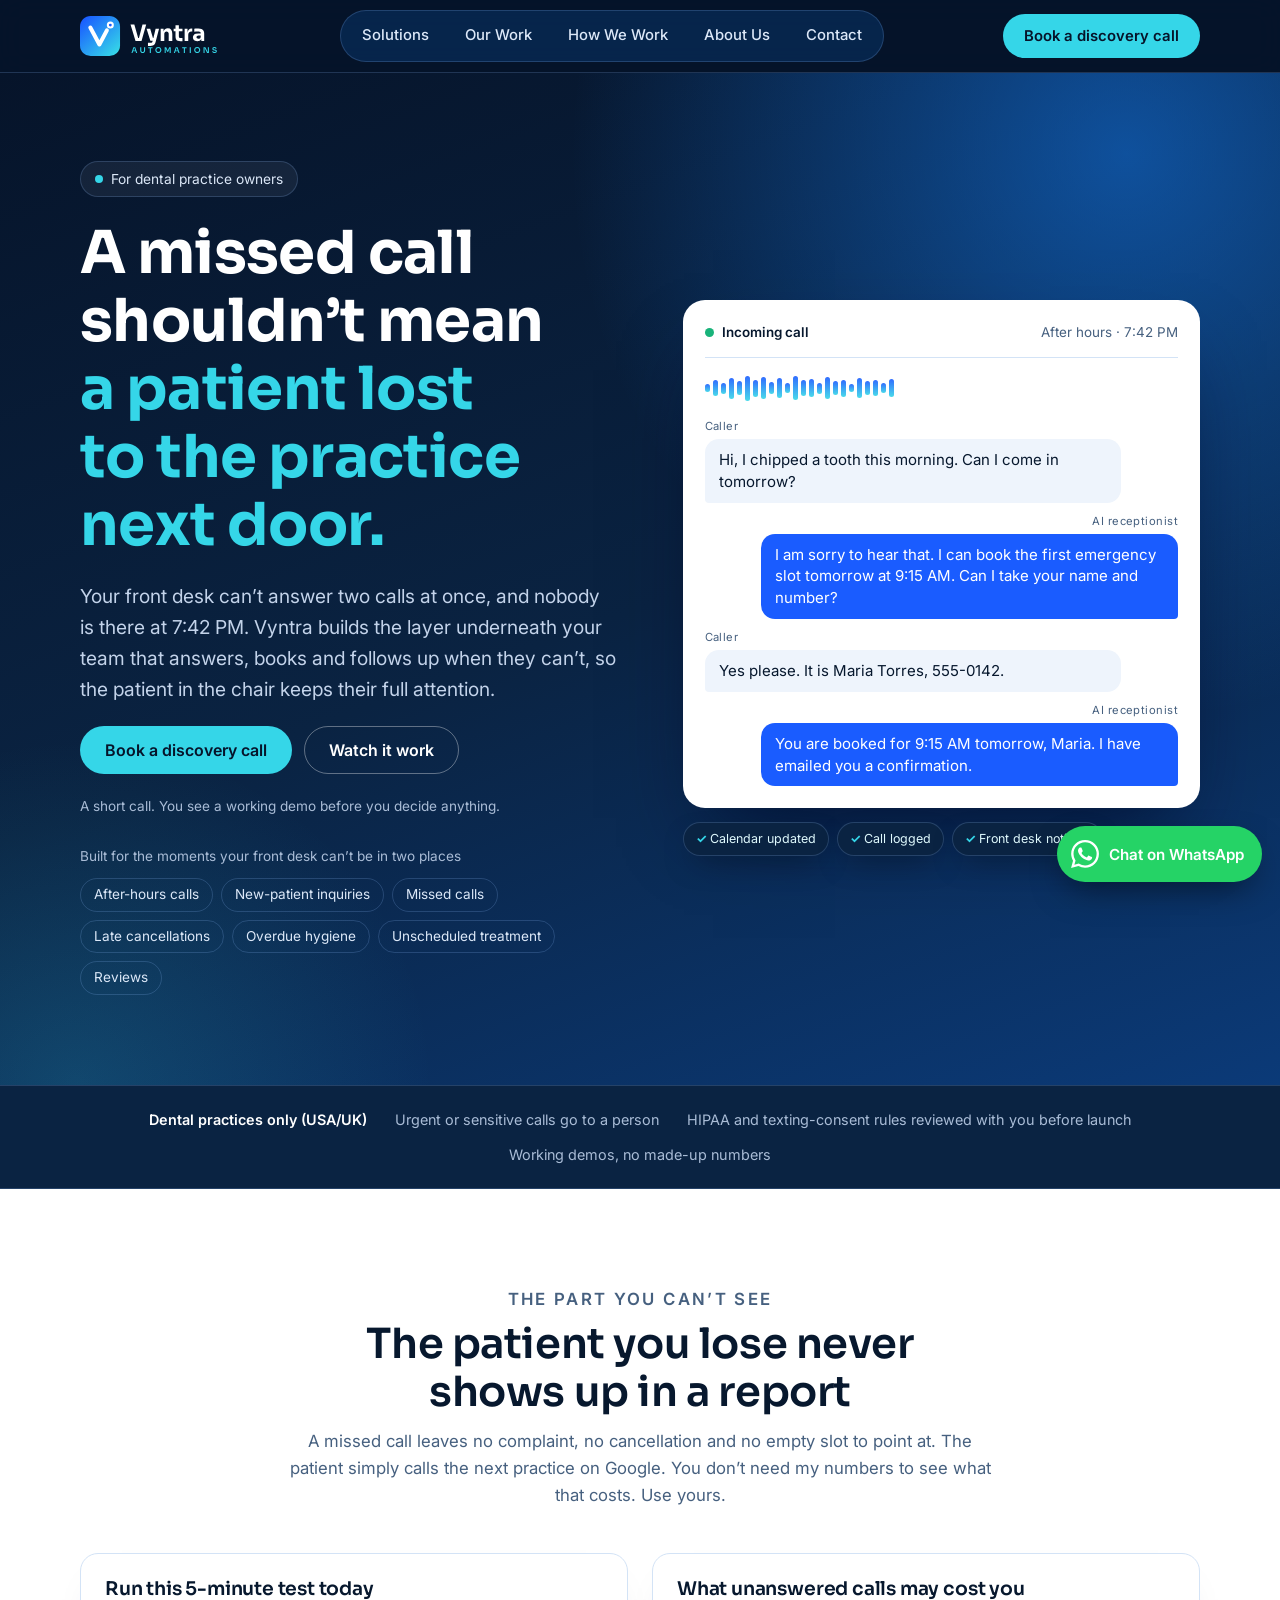
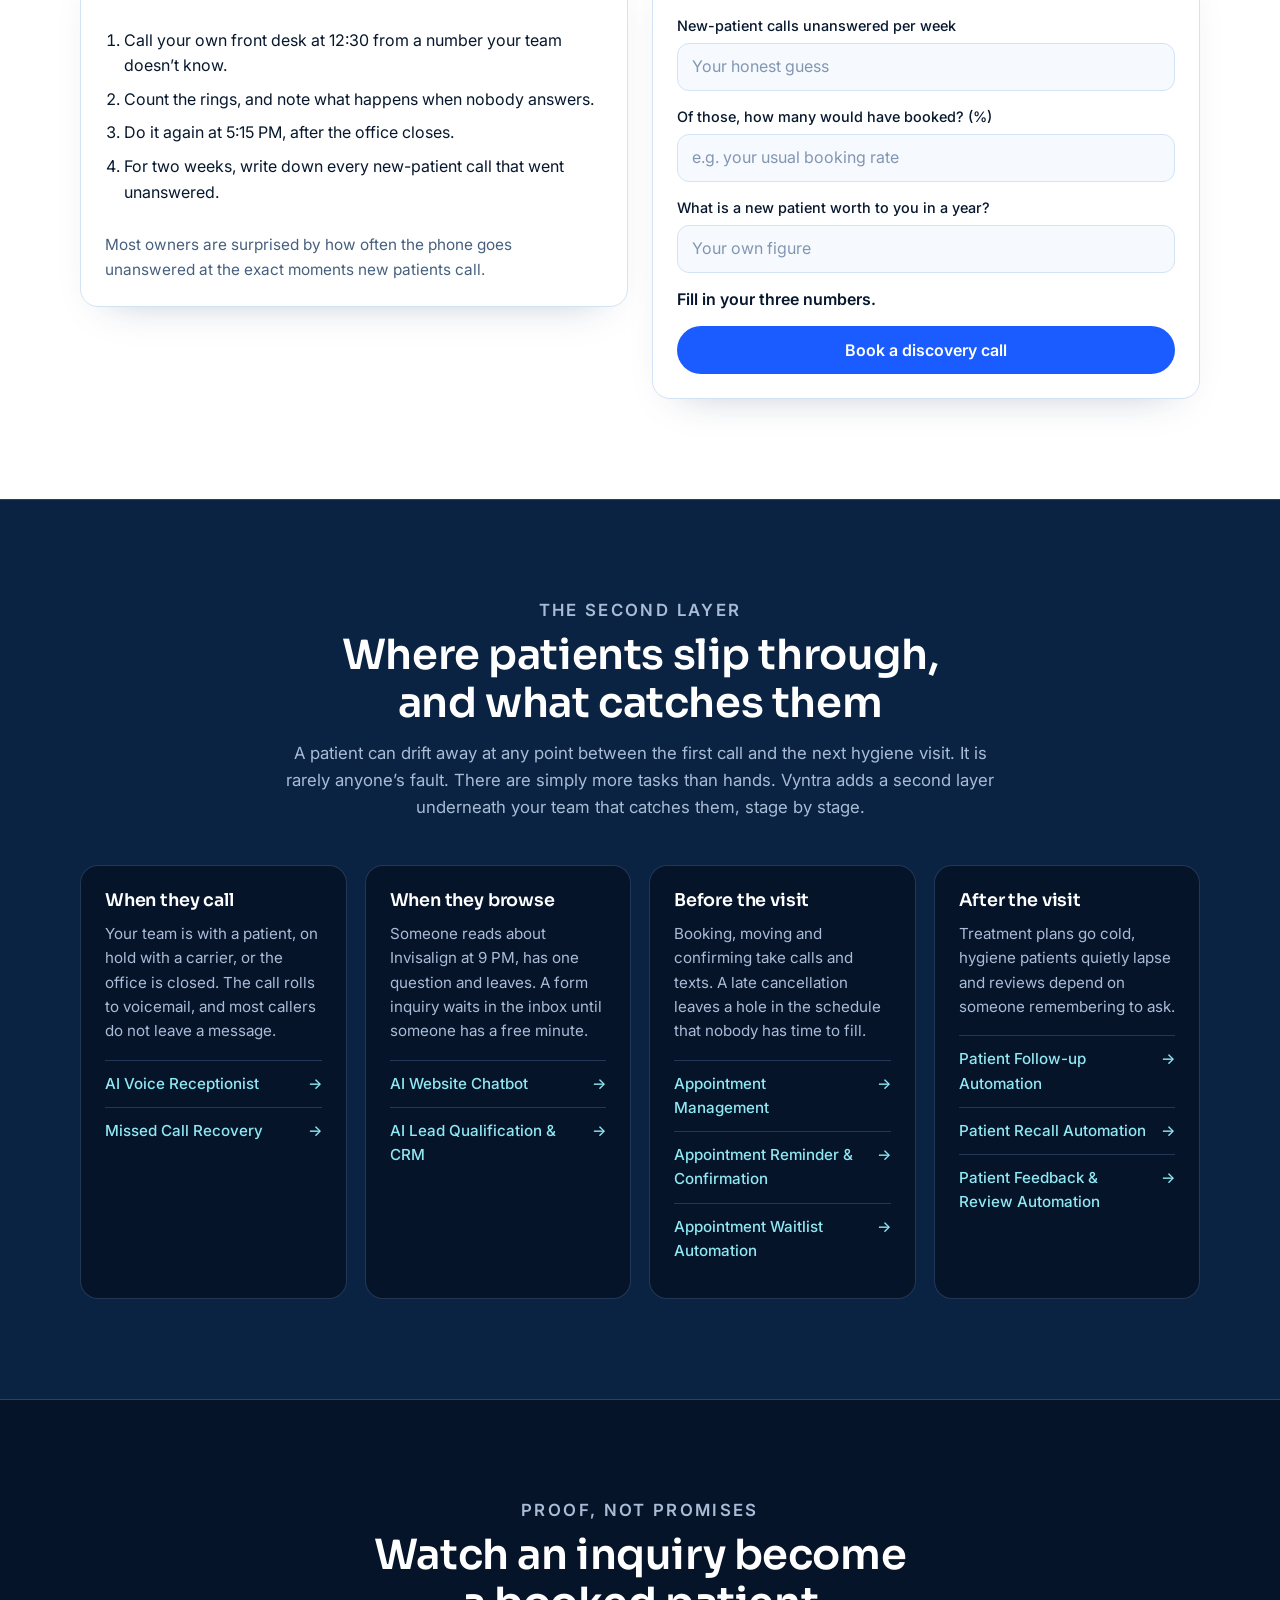
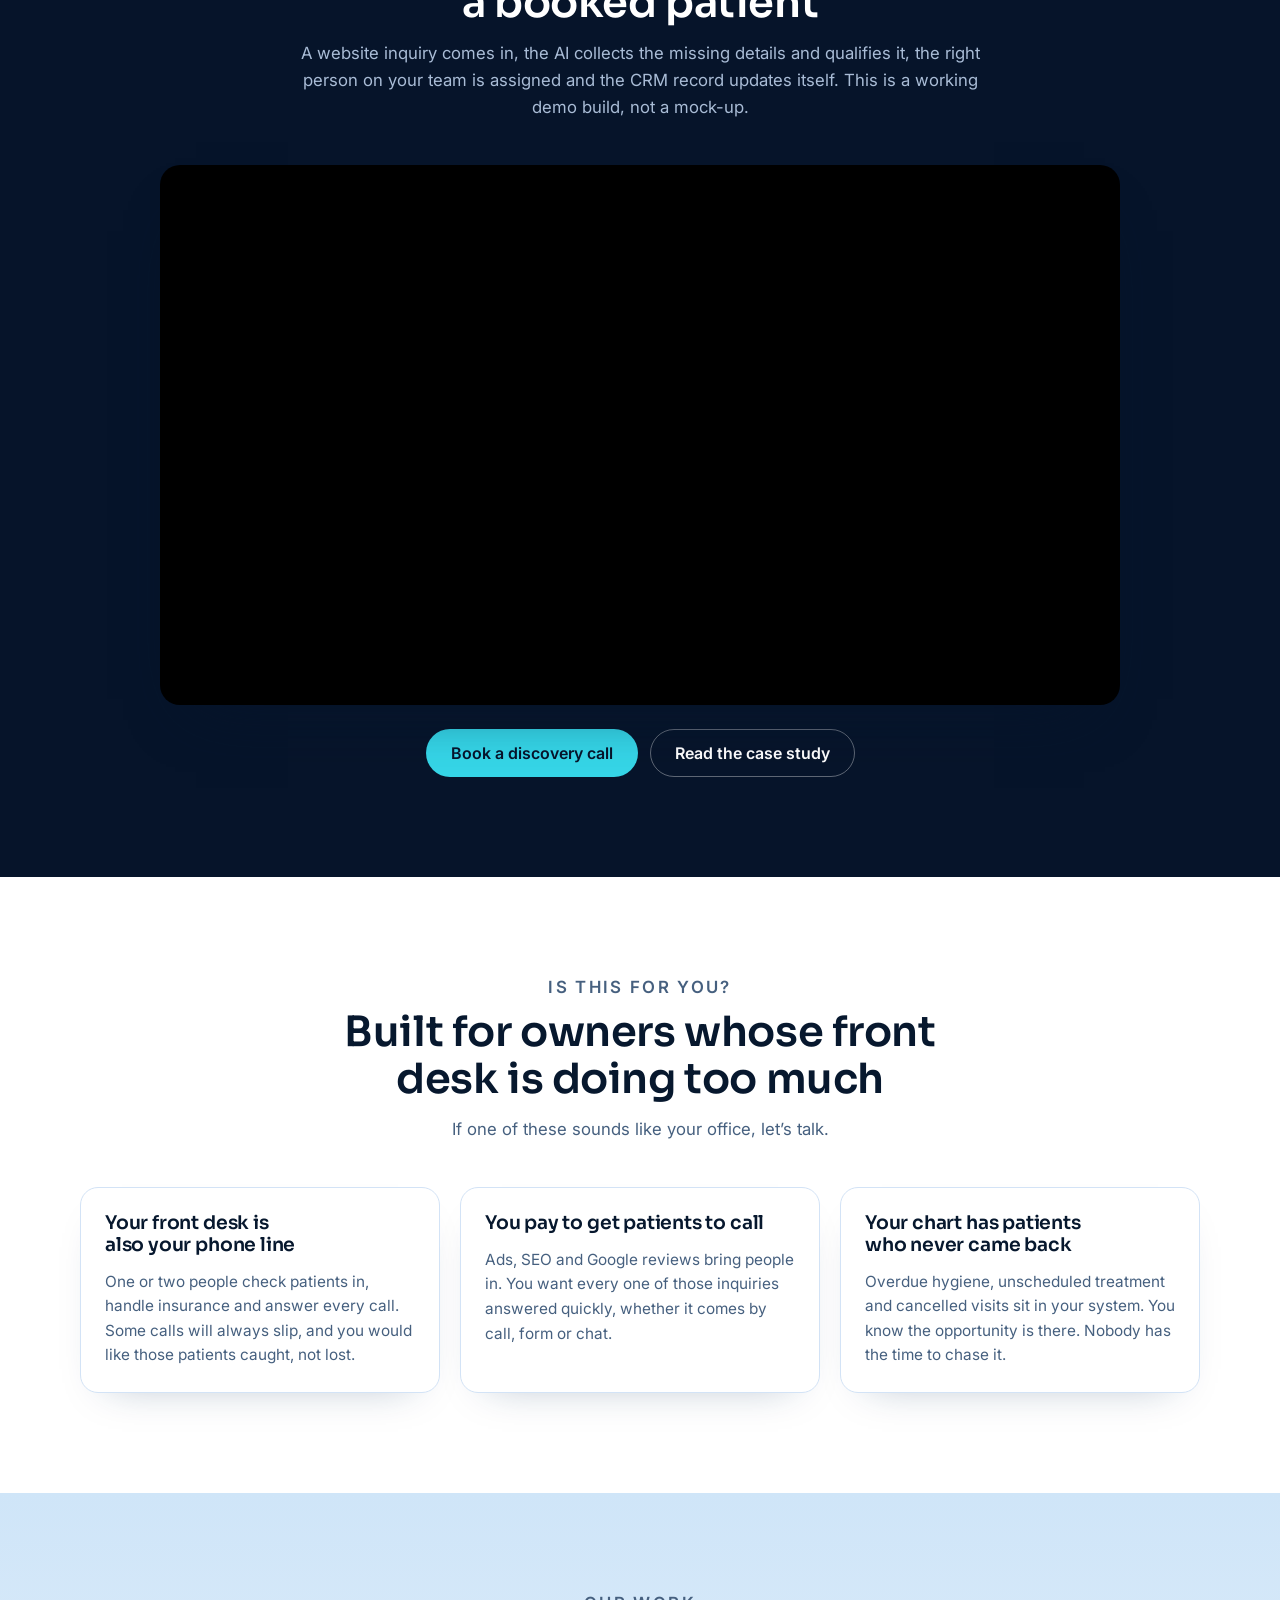
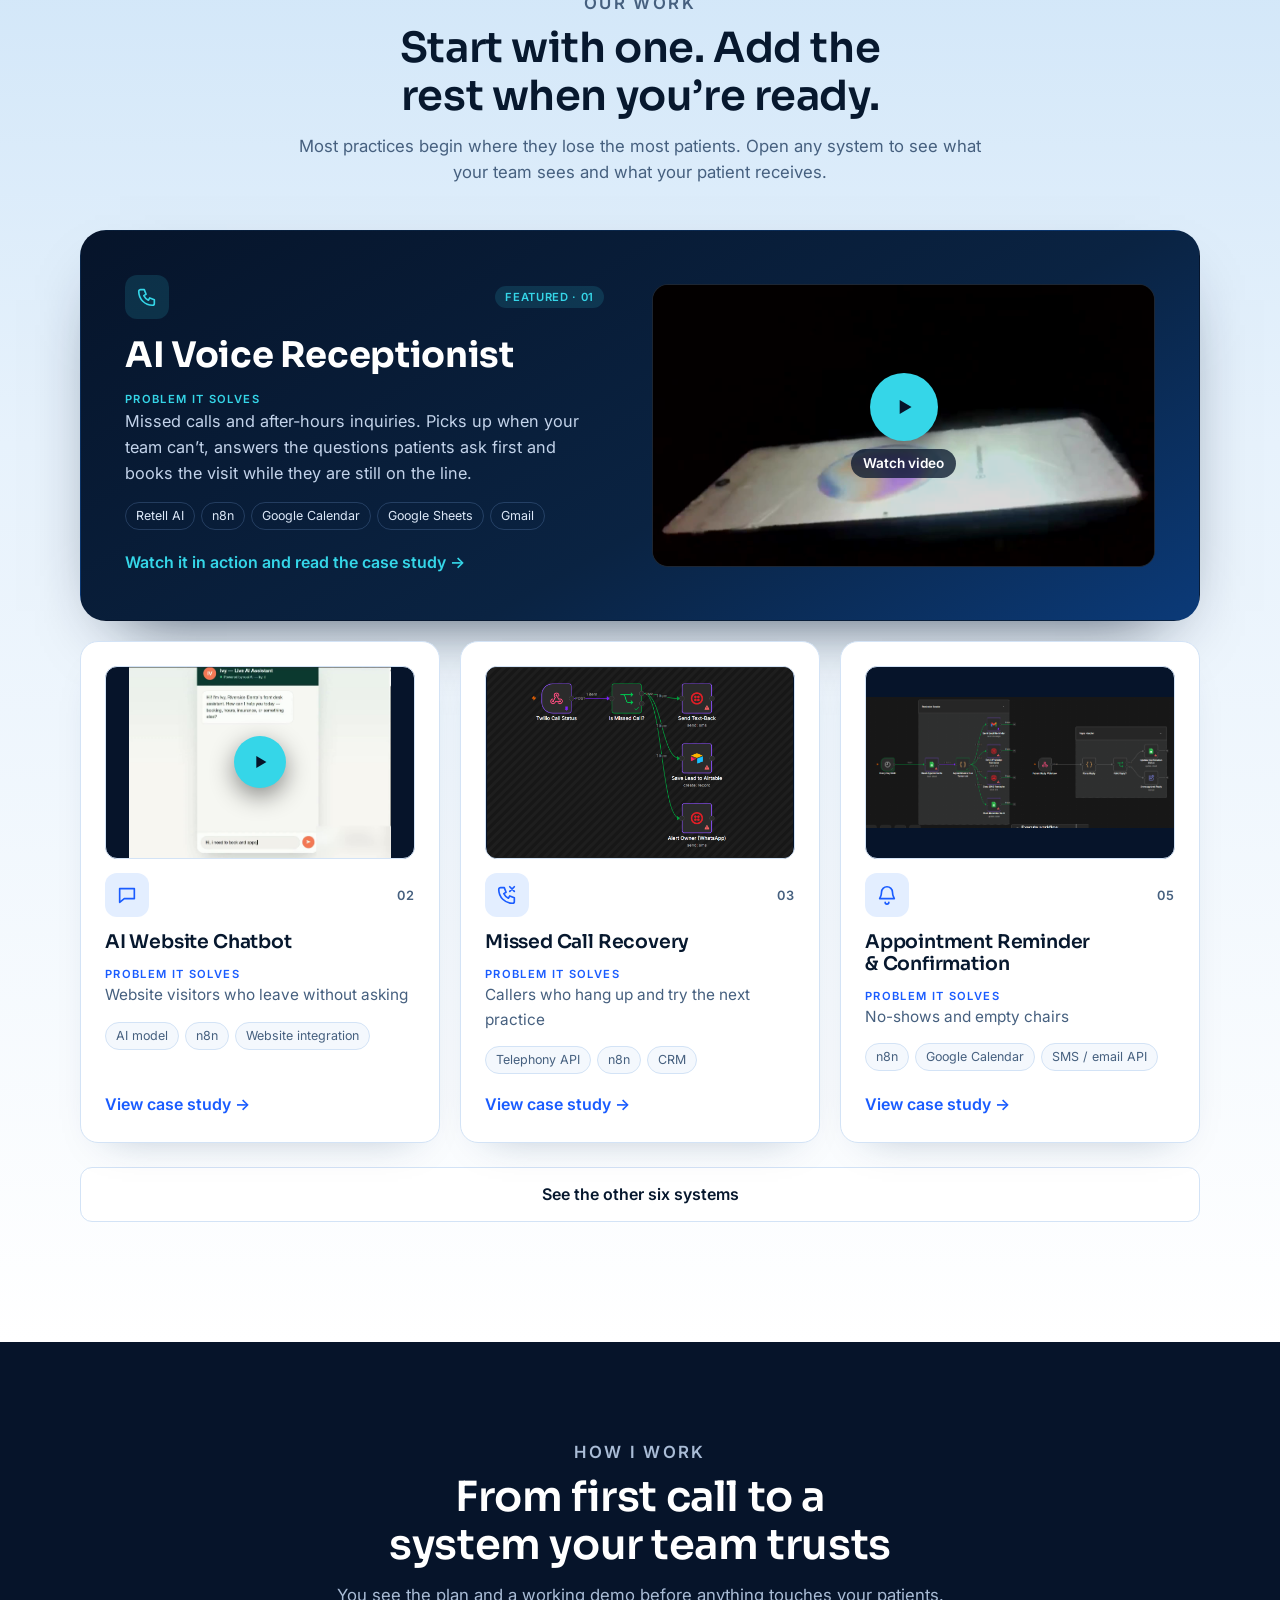
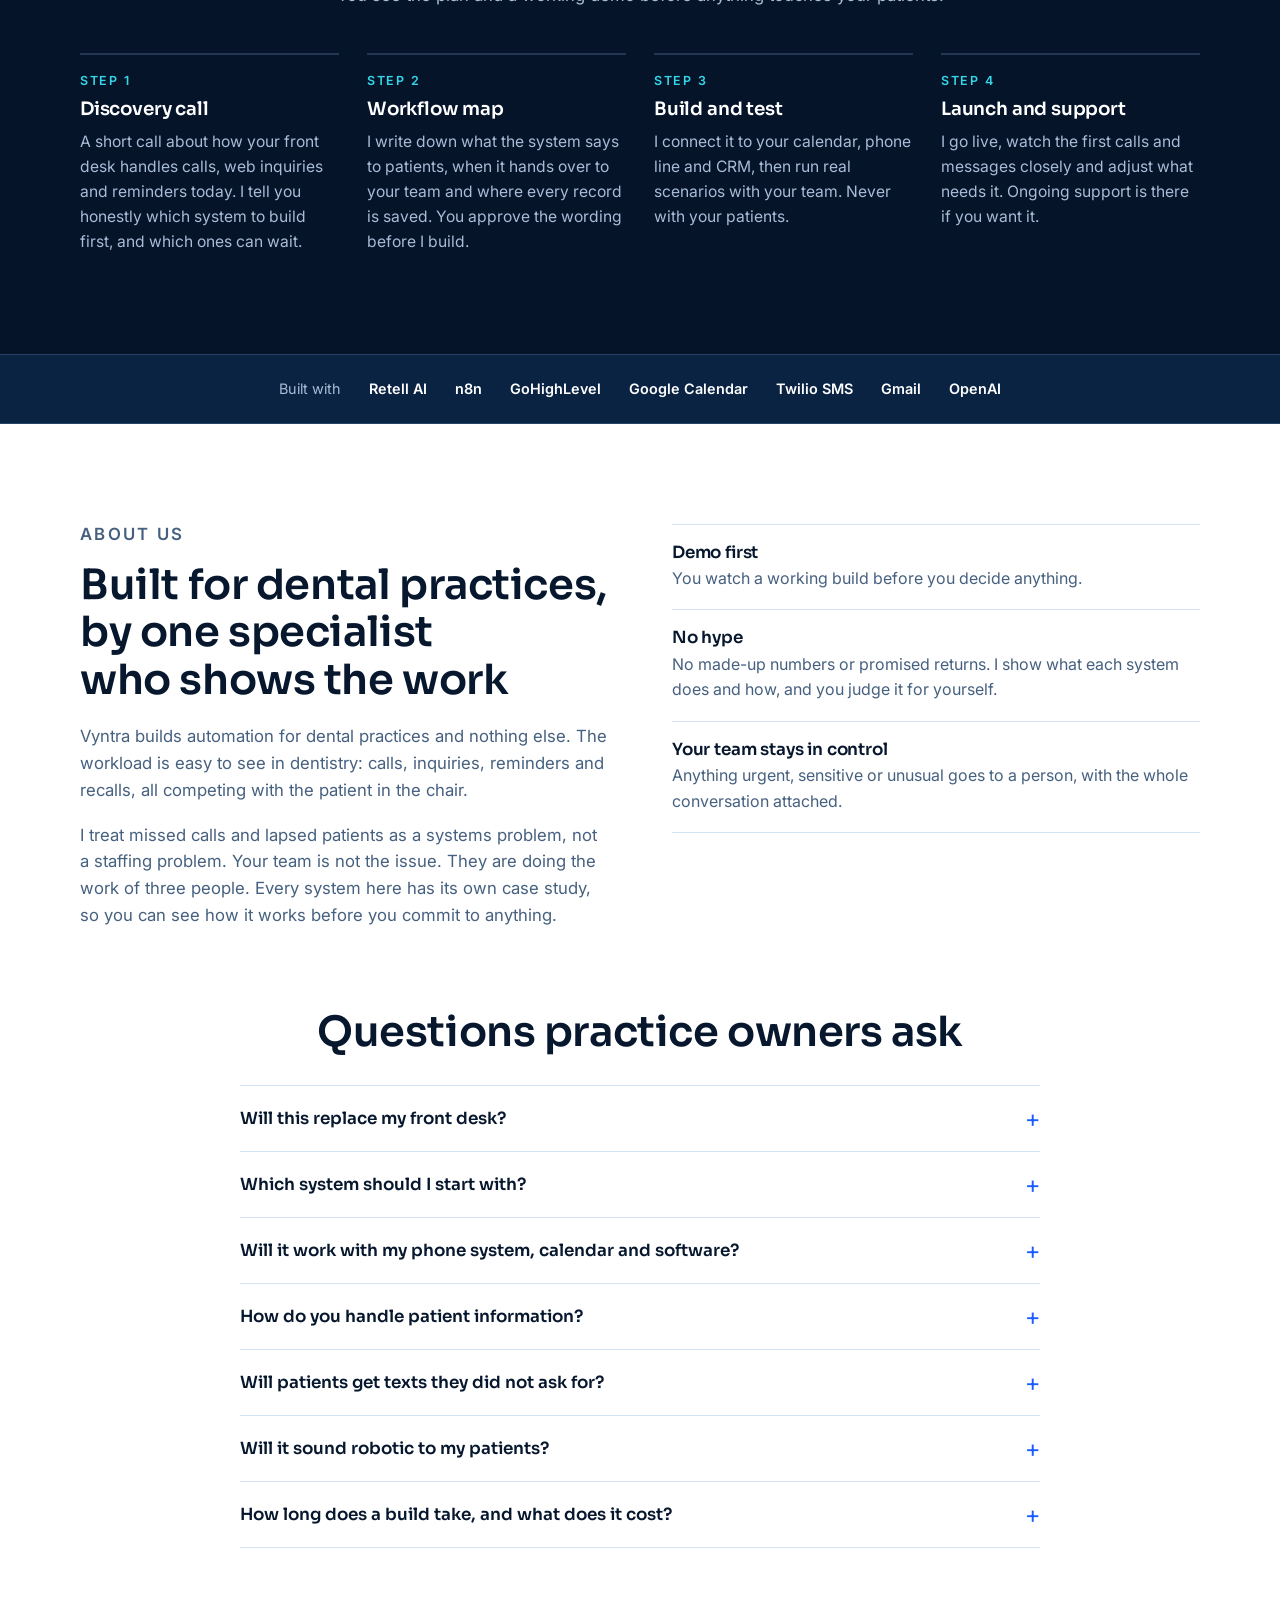
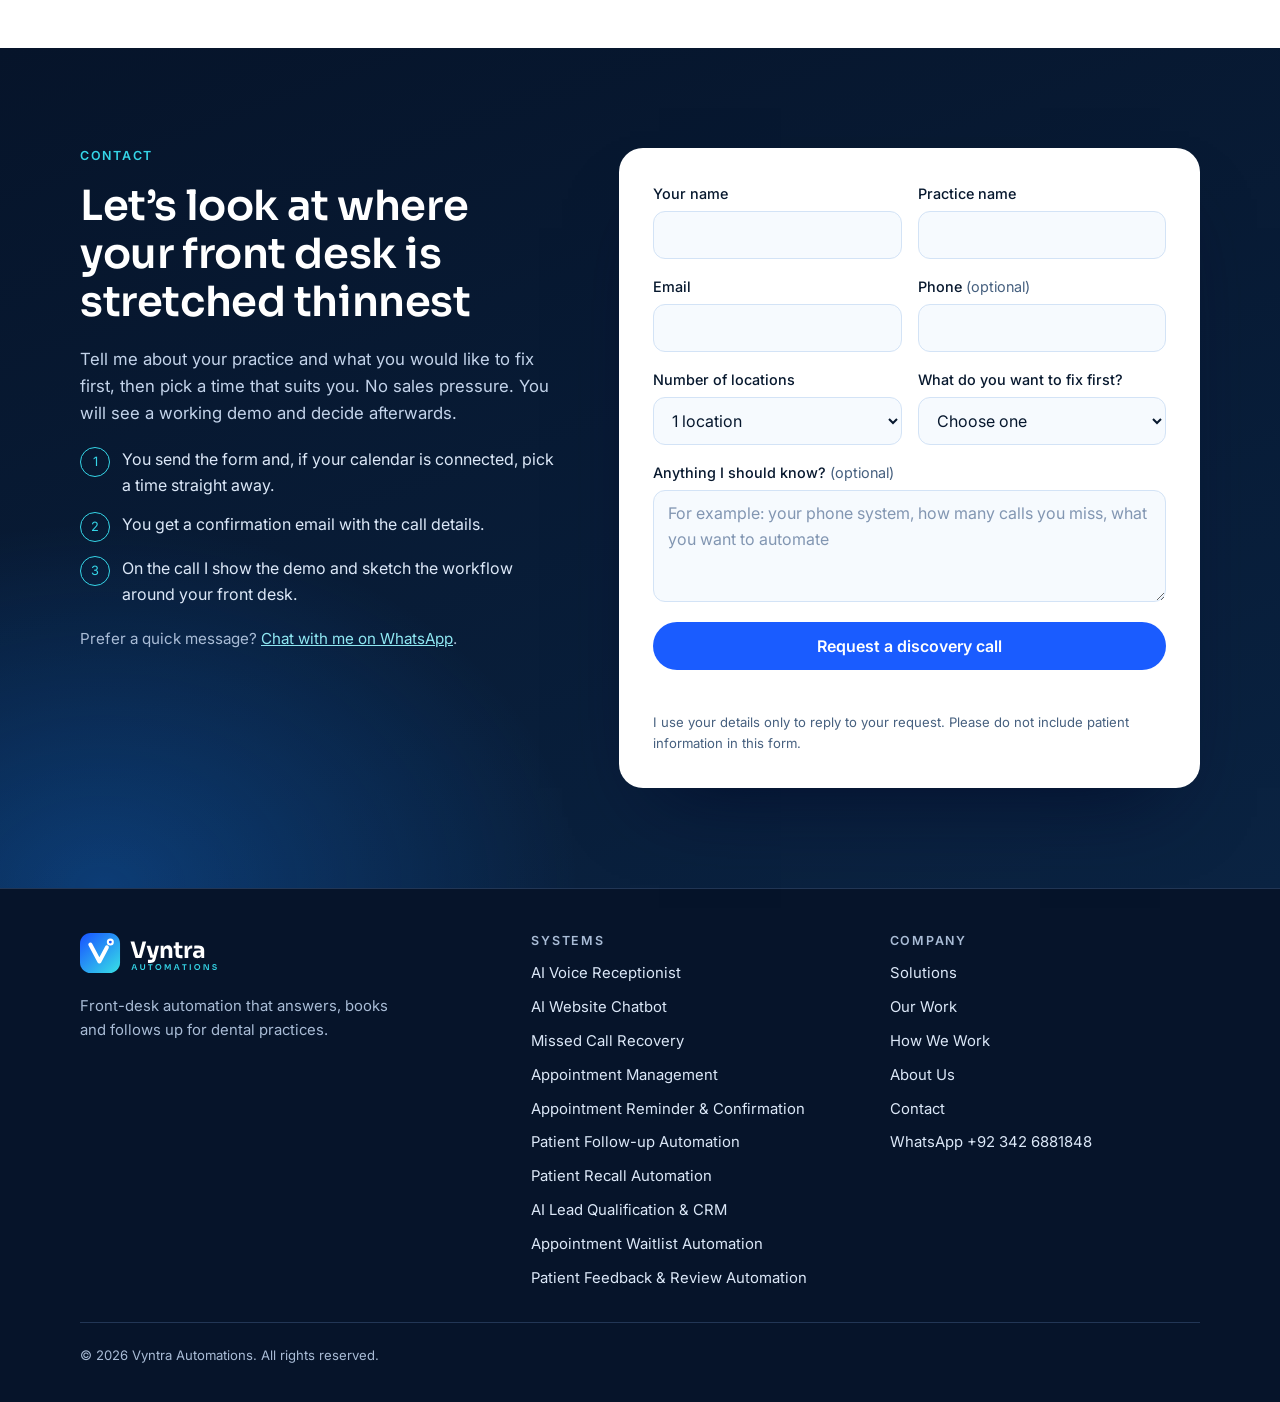
==== index.html @ 54081578 "Vyntra website v4" ====
<!doctype html>
<html lang="en">
<head>
<meta charset="utf-8">
<meta name="viewport" content="width=device-width, initial-scale=1">
<title>Vyntra Automations | Front-desk automation for dental practices</title>
<meta name="description" content="Vyntra builds the phone, chat, reminder and recall systems behind your dental front desk, so new patients get booked, overdue patients come back and open slots get filled.">
<meta name="theme-color" content="#06142A">
<meta property="og:type" content="website">
<meta property="og:site_name" content="Vyntra Automations">
<meta property="og:title" content="Vyntra Automations | Front-desk automation for dental practices">
<meta property="og:description" content="Vyntra builds the phone, chat, reminder and recall systems behind your dental front desk, so new patients get booked, overdue patients come back and open slots get filled.">
<meta property="og:image" content="https://vyntraautomations.vercel.app/assets/img/og-image.png">
<meta name="twitter:card" content="summary_large_image">
<link rel="icon" type="image/svg+xml" href="assets/img/favicon.svg">
<link rel="preconnect" href="https://fonts.googleapis.com">
<link rel="preconnect" href="https://fonts.gstatic.com" crossorigin>
<link href="https://fonts.googleapis.com/css2?family=Inter:wght@400;500;600&family=Sora:wght@500;600;700&display=swap" rel="stylesheet">
<link rel="stylesheet" href="assets/css/style.css">
</head>
<body data-root="" data-page="home">
<div id="site-header"></div>
<main id="main">

  <!-- ============ HERO ============ -->
  <section class="hero">
    <div class="wrap hero-grid">
      <div class="hero-copy">
        <span class="chip"><i></i>For dental practice owners</span>
        <h1>A missed call shouldn’t mean <em>a patient lost to the practice next door.</em></h1>
        <p class="lead">Your front desk can’t answer two calls at once, and nobody is there at 7:42 PM. Vyntra builds the layer underneath your team that answers, books and follows up when they can’t, so the patient in the chair keeps their full attention.</p>
        <div class="cta-row">
          <a class="btn btn-cyan js-book" href="#contact">Book a discovery call</a>
          <a class="btn btn-ghost" href="#demo">Watch it work</a>
        </div>
        <p class="tags-label" style="margin-bottom:6px">A short call. You see a working demo before you decide anything.</p>
        <div>
          <p class="tags-label">Built for the moments your front desk can’t be in two places</p>
          <ul class="tags"><li>After-hours calls</li><li>New-patient inquiries</li><li>Missed calls</li><li>Late cancellations</li><li>Overdue hygiene</li><li>Unscheduled treatment</li><li>Reviews</li></ul>
        </div>
      </div>
      <div class="callwrap">
        <figure class="callcard">
          <div class="call-top"><strong><span class="live"></span>Incoming call</strong><span>After hours &middot; 7:42 PM</span></div>
          <div class="wave" aria-hidden="true"><span style="--h:30%"></span><span style="--h:55%"></span><span style="--h:40%"></span><span style="--h:75%"></span><span style="--h:50%"></span><span style="--h:90%"></span><span style="--h:60%"></span><span style="--h:80%"></span><span style="--h:45%"></span><span style="--h:70%"></span><span style="--h:35%"></span><span style="--h:85%"></span><span style="--h:55%"></span><span style="--h:65%"></span><span style="--h:40%"></span><span style="--h:78%"></span><span style="--h:50%"></span><span style="--h:60%"></span><span style="--h:30%"></span><span style="--h:72%"></span><span style="--h:48%"></span><span style="--h:58%"></span><span style="--h:36%"></span><span style="--h:66%"></span></div>
          <div class="thread">
            <div class="msg them"><small>Caller</small><span>Hi, I chipped a tooth this morning. Can I come in tomorrow?</span></div>
            <div class="msg us"><small>AI receptionist</small><span>I am sorry to hear that. I can book the first emergency slot tomorrow at 9:15 AM. Can I take your name and number?</span></div>
            <div class="msg them"><small>Caller</small><span>Yes please. It is Maria Torres, 555-0142.</span></div>
            <div class="msg us"><small>AI receptionist</small><span>You are booked for 9:15 AM tomorrow, Maria. I have emailed you a confirmation.</span></div>
          </div>
        </figure>
        <div class="floaters"><span>Calendar updated</span><span>Call logged</span><span>Front desk notified</span></div>
      </div>
    </div>
  </section>

  <div class="built"><div class="wrap"><b>Dental practices only (USA/UK)</b><span>Urgent or sensitive calls go to a person</span><span>HIPAA and texting-consent rules reviewed with you before launch</span><span>Working demos, no made-up numbers</span></div></div>

  <!-- ============ PROBLEM ============ -->
  <section class="band white on-light" id="problem">
    <div class="wrap">
      <div class="sec-head">
        <p class="eyebrow">The part you can’t see</p>
        <h2>The patient you lose never shows up in a report</h2>
        <p>A missed call leaves no complaint, no cancellation and no empty slot to point at. The patient simply calls the next practice on Google. You don’t need my numbers to see what that costs. Use yours.</p>
      </div>
      <div class="split">
        <div class="card"><h3>Run this 5-minute test today</h3>
          <ol class="test"><li>Call your own front desk at 12:30 from a number your team doesn’t know.</li><li>Count the rings, and note what happens when nobody answers.</li><li>Do it again at 5:15 PM, after the office closes.</li><li>For two weeks, write down every new-patient call that went unanswered.</li></ol>
          <p class="solves">Most owners are surprised by how often the phone goes unanswered at the exact moments new patients call.</p></div>
        <div class="card calc"><h3>What unanswered calls may cost you</h3>
          <div class="field"><label for="c-calls">New-patient calls unanswered per week</label><input id="c-calls" type="number" min="0" inputmode="numeric" placeholder="Your honest guess"></div>
          <div class="field"><label for="c-rate">Of those, how many would have booked? (%)</label><input id="c-rate" type="number" min="0" max="100" inputmode="numeric" placeholder="e.g. your usual booking rate"></div>
          <div class="field"><label for="c-val">What is a new patient worth to you in a year?</label><input id="c-val" type="number" min="0" inputmode="numeric" placeholder="Your own figure"></div>
          <p class="calc-out" id="c-out" aria-live="polite">Fill in your three numbers.</p>
          <a class="btn btn-blue js-book" href="#contact">Book a discovery call</a>
        </div>
      </div>
    </div>
  </section>

  <!-- ============ SOLUTIONS ============ -->
  <section class="band mid" id="solutions">
    <div class="wrap">
      <div class="sec-head">
        <p class="eyebrow">The second layer</p>
        <h2>Where patients slip through, and what catches them</h2>
        <p>A patient can drift away at any point between the first call and the next hygiene visit. It is rarely anyone’s fault. There are simply more tasks than hands. Vyntra adds a second layer underneath your team that catches them, stage by stage.</p>
      </div>
      <div class="cols4">
        <article class="stage"><h3>When they call</h3><p>Your team is with a patient, on hold with a carrier, or the office is closed. The call rolls to voicemail, and most callers do not leave a message.</p><ul><li><a href="systems/voice-receptionist.html">AI Voice Receptionist <span aria-hidden="true">&rarr;</span></a></li><li><a href="systems/missed-call-recovery.html">Missed Call Recovery <span aria-hidden="true">&rarr;</span></a></li></ul></article>
        <article class="stage"><h3>When they browse</h3><p>Someone reads about Invisalign at 9 PM, has one question and leaves. A form inquiry waits in the inbox until someone has a free minute.</p><ul><li><a href="systems/website-chatbot.html">AI Website Chatbot <span aria-hidden="true">&rarr;</span></a></li><li><a href="systems/lead-qualification-crm.html">AI Lead Qualification &amp; CRM <span aria-hidden="true">&rarr;</span></a></li></ul></article>
        <article class="stage"><h3>Before the visit</h3><p>Booking, moving and confirming take calls and texts. A late cancellation leaves a hole in the schedule that nobody has time to fill.</p><ul><li><a href="systems/appointment-management.html">Appointment Management <span aria-hidden="true">&rarr;</span></a></li><li><a href="systems/appointment-reminders.html">Appointment Reminder &amp; Confirmation <span aria-hidden="true">&rarr;</span></a></li><li><a href="systems/appointment-waitlist.html">Appointment Waitlist Automation <span aria-hidden="true">&rarr;</span></a></li></ul></article>
        <article class="stage"><h3>After the visit</h3><p>Treatment plans go cold, hygiene patients quietly lapse and reviews depend on someone remembering to ask.</p><ul><li><a href="systems/patient-followup.html">Patient Follow-up Automation <span aria-hidden="true">&rarr;</span></a></li><li><a href="systems/patient-recall.html">Patient Recall Automation <span aria-hidden="true">&rarr;</span></a></li><li><a href="systems/feedback-reviews.html">Patient Feedback &amp; Review Automation <span aria-hidden="true">&rarr;</span></a></li></ul></article>
      </div>
    </div>
  </section>

  <!-- ============ LIVE DEMO (Loom) ============ -->
  <section class="band dark" id="demo">
    <div class="wrap">
      <div class="sec-head">
        <p class="eyebrow">Proof, not promises</p>
        <h2>Watch an inquiry become a booked patient</h2>
        <p>A website inquiry comes in, the AI collects the missing details and qualifies it, the right person on your team is assigned and the CRM record updates itself. This is a working demo build, not a mock-up.</p>
      </div>
      <div class="demo-wrap">
        <div class="demo" data-src="https://www.loom.com/share/d9619c28f7214aeaaeecba985f462e21" data-poster="" data-title="AI Lead Qualification &amp; CRM demo"></div>
        <div class="cta-row demo-cta">
          <a class="btn btn-cyan js-book" href="#contact" data-interest="crm">Book a discovery call</a>
          <a class="btn btn-ghost" href="systems/lead-qualification-crm.html">Read the case study</a>
        </div>
      </div>
    </div>
  </section>

  <!-- ============ WHO IT IS FOR ============ -->
  <section class="band white on-light" id="fit">
    <div class="wrap">
      <div class="sec-head">
        <p class="eyebrow">Is this for you?</p>
        <h2>Built for owners whose front desk is doing too much</h2>
        <p>If one of these sounds like your office, let’s talk.</p>
      </div>
      <div class="grid3">
        <div class="card"><h3>Your front desk is also your phone line</h3><p class="solves">One or two people check patients in, handle insurance and answer every call. Some calls will always slip, and you would like those patients caught, not lost.</p></div>
        <div class="card"><h3>You pay to get patients to call</h3><p class="solves">Ads, SEO and Google reviews bring people in. You want every one of those inquiries answered quickly, whether it comes by call, form or chat.</p></div>
        <div class="card"><h3>Your chart has patients who never came back</h3><p class="solves">Overdue hygiene, unscheduled treatment and cancelled visits sit in your system. You know the opportunity is there. Nobody has the time to chase it.</p></div>
      </div>
    </div>
  </section>

  <!-- ============ OUR WORK: 10 systems ============ -->
  <section class="band sky on-light" id="our-work">
    <div class="wrap">
      <div class="sec-head">
        <p class="eyebrow">Our Work</p>
        <h2>Start with one. Add the rest when you’re ready.</h2>
        <p>Most practices begin where they lose the most patients. Open any system to see what your team sees and what your patient receives.</p>
      </div>
      <a class="feature" href="systems/voice-receptionist.html">
        <div class="main">
          <div class="card-top"><span class="icon"><svg viewBox="0 0 24 24" width="22" height="22" fill="none" stroke="currentColor" stroke-width="1.8" stroke-linecap="round" stroke-linejoin="round" aria-hidden="true"><path d="M5 4h4l2 5-2.5 1.5a11 11 0 0 0 5 5L15 13l5 2v4a2 2 0 0 1-2 2A15 15 0 0 1 3 6a2 2 0 0 1 2-2z"/></svg></span><span class="badge">Featured &middot; 01</span></div>
          <h3>AI Voice Receptionist</h3>
          <p class="solves"><b>Problem it solves</b>Missed calls and after-hours inquiries. Picks up when your team can’t, answers the questions patients ask first and books the visit while they are still on the line.</p>
          <ul class="chips"><li>Retell AI</li><li>n8n</li><li>Google Calendar</li><li>Google Sheets</li><li>Gmail</li></ul>
          <span class="more">Watch it in action and read the case study &rarr;</span>
        </div>
        <div class="thumb"><img src="assets/video/ai-receptionist-poster.jpg" alt="Still from the AI voice receptionist video" width="1280" height="720" loading="lazy">
          <div class="play"><span><svg width="26" height="26" viewBox="0 0 24 24" fill="currentColor" aria-hidden="true"><path d="M8 5.5v13l11-6.5z"/></svg></span><span>Watch video</span></div></div>
      </a>
      <div class="grid3">
        <a class="card" href="systems/website-chatbot.html">
          <div class="card-thumb"><img src="assets/video/ivy-chatbot-poster.jpg" alt="Still from the AI website chatbot video" width="1226" height="896" loading="lazy"><span class="mini-play" aria-hidden="true"><svg width="22" height="22" viewBox="0 0 24 24" fill="currentColor"><path d="M8 5.5v13l11-6.5z"/></svg></span></div>
          <div class="card-top"><span class="icon"><svg viewBox="0 0 24 24" width="22" height="22" fill="none" stroke="currentColor" stroke-width="1.8" stroke-linecap="round" stroke-linejoin="round" aria-hidden="true"><path d="M4 5h16v11H9l-5 4V5z"/></svg></span><span class="num">02</span></div>
          <h3>AI Website Chatbot</h3>
          <p class="solves"><b>Problem it solves</b>Website visitors who leave without asking</p>
          <ul class="chips"><li>AI model</li><li>n8n</li><li>Website integration</li></ul>
          <span class="more">View case study &rarr;</span>
        </a>
        <a class="card" href="systems/missed-call-recovery.html">
          <div class="card-thumb"><img src="assets/img/wf-missed-call.png" alt="Missed call recovery workflow in n8n" width="1138" height="714" loading="lazy"></div>
          <div class="card-top"><span class="icon"><svg viewBox="0 0 24 24" width="22" height="22" fill="none" stroke="currentColor" stroke-width="1.8" stroke-linecap="round" stroke-linejoin="round" aria-hidden="true"><path d="M5 4h4l2 5-2.5 1.5a11 11 0 0 0 5 5L15 13l5 2v4a2 2 0 0 1-2 2A15 15 0 0 1 3 6a2 2 0 0 1 2-2z"/><path d="M15 3l5 5M20 3l-5 5"/></svg></span><span class="num">03</span></div>
          <h3>Missed Call Recovery</h3>
          <p class="solves"><b>Problem it solves</b>Callers who hang up and try the next practice</p>
          <ul class="chips"><li>Telephony API</li><li>n8n</li><li>CRM</li></ul>
          <span class="more">View case study &rarr;</span>
        </a>
        <a class="card" href="systems/appointment-reminders.html">
          <div class="card-thumb"><img src="assets/img/wf-appointment-reminders.png" alt="Appointment reminder and confirmation workflow in n8n" width="1510" height="640" loading="lazy"></div>
          <div class="card-top"><span class="icon"><svg viewBox="0 0 24 24" width="22" height="22" fill="none" stroke="currentColor" stroke-width="1.8" stroke-linecap="round" stroke-linejoin="round" aria-hidden="true"><path d="M6 9a6 6 0 0 1 12 0c0 5 2 6 2 7H4c0-1 2-2 2-7z"/><path d="M10 20a2 2 0 0 0 4 0"/></svg></span><span class="num">05</span></div>
          <h3>Appointment Reminder &amp; Confirmation</h3>
          <p class="solves"><b>Problem it solves</b>No-shows and empty chairs</p>
          <ul class="chips"><li>n8n</li><li>Google Calendar</li><li>SMS / email API</li></ul>
          <span class="more">View case study &rarr;</span>
        </a>
      </div>
      <details class="more-systems"><summary>See the other six systems</summary>
      <div class="grid3">
        <a class="card" href="systems/appointment-management.html">
          <div class="card-thumb"><img src="assets/img/wf-appointment-management.png" alt="Appointment management workflow in n8n" width="1700" height="755" loading="lazy"></div>
          <div class="card-top"><span class="icon"><svg viewBox="0 0 24 24" width="22" height="22" fill="none" stroke="currentColor" stroke-width="1.8" stroke-linecap="round" stroke-linejoin="round" aria-hidden="true"><rect x="4" y="5" width="16" height="15" rx="2"/><path d="M4 10h16M8 3v4M16 3v4M9.5 15l2 2 3.5-3.5"/></svg></span><span class="num">04</span></div>
          <h3>Appointment Management</h3>
          <p class="solves"><b>Problem it solves</b>Phone tag every time someone books, moves or cancels</p>
          <ul class="chips"><li>Google Calendar / booking software</li><li>n8n</li></ul>
          <span class="more">View case study &rarr;</span>
        </a>
        <a class="card" href="systems/patient-followup.html">
          <div class="card-thumb"><img src="assets/img/wf-patient-followup.png" alt="Patient follow-up workflow in n8n" width="1700" height="810" loading="lazy"></div>
          <div class="card-top"><span class="icon"><svg viewBox="0 0 24 24" width="22" height="22" fill="none" stroke="currentColor" stroke-width="1.8" stroke-linecap="round" stroke-linejoin="round" aria-hidden="true"><circle cx="12" cy="12" r="8.5"/><path d="M12 7.5V12l3 2"/></svg></span><span class="num">06</span></div>
          <h3>Patient Follow-up Automation</h3>
          <p class="solves"><b>Problem it solves</b>Treatment plans that never get scheduled</p>
          <ul class="chips"><li>n8n</li><li>CRM</li><li>SMS / email API</li></ul>
          <span class="more">View case study &rarr;</span>
        </a>
        <a class="card" href="systems/patient-recall.html">
          <div class="card-thumb"><img src="assets/img/wf-patient-recall.png" alt="Patient recall workflow in n8n" width="1700" height="841" loading="lazy"></div>
          <div class="card-top"><span class="icon"><svg viewBox="0 0 24 24" width="22" height="22" fill="none" stroke="currentColor" stroke-width="1.8" stroke-linecap="round" stroke-linejoin="round" aria-hidden="true"><path d="M20 12a8 8 0 1 1-2.4-5.7"/><path d="M20 4v5h-5"/></svg></span><span class="num">07</span></div>
          <h3>Patient Recall Automation</h3>
          <p class="solves"><b>Problem it solves</b>Hygiene patients drifting past their recall</p>
          <ul class="chips"><li>n8n</li><li>CRM</li><li>SMS / email API</li></ul>
          <span class="more">View case study &rarr;</span>
        </a>
        <a class="card" href="systems/lead-qualification-crm.html">
          <div class="card-thumb"><img src="assets/img/wf-lead-crm.png" alt="Lead capture, booking and CRM workflow in n8n" width="1548" height="862" loading="lazy"></div>
          <div class="card-top"><span class="icon"><svg viewBox="0 0 24 24" width="22" height="22" fill="none" stroke="currentColor" stroke-width="1.8" stroke-linecap="round" stroke-linejoin="round" aria-hidden="true"><path d="M4 5h16l-6 8v6l-4-2v-4L4 5z"/></svg></span><span class="num">08</span></div>
          <h3>AI Lead Qualification &amp; CRM</h3>
          <p class="solves"><b>Problem it solves</b>Inquiries scattered across inboxes and notebooks</p>
          <ul class="chips"><li>n8n</li><li>AI</li><li>GoHighLevel</li></ul>
          <span class="more">View case study &rarr;</span>
        </a>
        <a class="card" href="systems/appointment-waitlist.html">
          <div class="card-thumb"><img src="assets/img/wf-appointment-waitlist.png" alt="Appointment waitlist workflow in n8n" width="1700" height="846" loading="lazy"></div>
          <div class="card-top"><span class="icon"><svg viewBox="0 0 24 24" width="22" height="22" fill="none" stroke="currentColor" stroke-width="1.8" stroke-linecap="round" stroke-linejoin="round" aria-hidden="true"><path d="M8 7h12M8 12h12M8 17h12M4 7h.01M4 12h.01M4 17h.01"/></svg></span><span class="num">09</span></div>
          <h3>Appointment Waitlist Automation</h3>
          <p class="solves"><b>Problem it solves</b>Cancellations that leave open slots</p>
          <ul class="chips"><li>n8n</li><li>Google Calendar</li><li>SMS / email API</li></ul>
          <span class="more">View case study &rarr;</span>
        </a>
        <a class="card" href="systems/feedback-reviews.html">
          <div class="card-thumb"><img src="assets/img/wf-review-requests.png" alt="Patient feedback and review automation workflow in n8n" width="1080" height="640" loading="lazy"></div>
          <div class="card-top"><span class="icon"><svg viewBox="0 0 24 24" width="22" height="22" fill="none" stroke="currentColor" stroke-width="1.8" stroke-linecap="round" stroke-linejoin="round" aria-hidden="true"><path d="M12 3l2.7 5.6 6.1.9-4.4 4.3 1 6.1L12 17l-5.5 2.9 1-6.1L3.1 9.5l6.1-.9L12 3z"/></svg></span><span class="num">10</span></div>
          <h3>Patient Feedback &amp; Review Automation</h3>
          <p class="solves"><b>Problem it solves</b>Reviews that depend on someone remembering to ask</p>
          <ul class="chips"><li>n8n</li><li>SMS / email API</li><li>Google review link</li></ul>
          <span class="more">View case study &rarr;</span>
        </a>
      </div></details>
    </div>
  </section>

  <!-- ============ HOW WE WORK ============ -->
  <section class="band dark" id="how-we-work">
    <div class="wrap">
      <div class="sec-head">
        <p class="eyebrow">How I Work</p>
        <h2>From first call to a system your team trusts</h2>
        <p>You see the plan and a working demo before anything touches your patients.</p>
      </div>
      <ol class="steps">
        <li><h3>Discovery call</h3><p>A short call about how your front desk handles calls, web inquiries and reminders today. I tell you honestly which system to build first, and which ones can wait.</p></li>
        <li><h3>Workflow map</h3><p>I write down what the system says to patients, when it hands over to your team and where every record is saved. You approve the wording before I build.</p></li>
        <li><h3>Build and test</h3><p>I connect it to your calendar, phone line and CRM, then run real scenarios with your team. Never with your patients.</p></li>
        <li><h3>Launch and support</h3><p>I go live, watch the first calls and messages closely and adjust what needs it. Ongoing support is there if you want it.</p></li>
      </ol>
    </div>
  </section>


  <div class="built"><div class="wrap"><span>Built with</span><b>Retell AI</b><b>n8n</b><b>GoHighLevel</b><b>Google Calendar</b><b>Twilio SMS</b><b>Gmail</b><b>OpenAI</b></div></div>

  <!-- ============ ABOUT + FAQ ============ -->
  <section class="band white on-light" id="about">
    <div class="wrap">
      <div class="about">
        <div class="copy">
          <p class="eyebrow">About Us</p>
          <h2>Built for dental practices, by one specialist who shows the work</h2>
          <p>Vyntra builds automation for dental practices and nothing else. The workload is easy to see in dentistry: calls, inquiries, reminders and recalls, all competing with the patient in the chair.</p>
          <p>I treat missed calls and lapsed patients as a systems problem, not a staffing problem. Your team is not the issue. They are doing the work of three people. Every system here has its own case study, so you can see how it works before you commit to anything.</p>
        </div>
        <ul class="princ">
          <li><h3>Demo first</h3><p>You watch a working build before you decide anything.</p></li>
          <li><h3>No hype</h3><p>No made-up numbers or promised returns. I show what each system does and how, and you judge it for yourself.</p></li>
          <li><h3>Your team stays in control</h3><p>Anything urgent, sensitive or unusual goes to a person, with the whole conversation attached.</p></li>
        </ul>
      </div>
      <div class="faq">
        <h2>Questions practice owners ask</h2>
        <div>
          <details><summary>Will this replace my front desk?</summary><p>No. Your team does the work that needs a person: greeting patients, handling insurance, reading the room. These systems take the repetitive calls, texts and reminders off their plate and hand over anything urgent or sensitive.</p></details>
          <details><summary>Which system should I start with?</summary><p>Most practices start where they lose the most patients, and for many that is the phone. I tell you which one makes sense first on the discovery call.</p></details>
          <details><summary>Will it work with my phone system, calendar and software?</summary><p>In most cases, yes. On the discovery call I check your phone provider, calendar and CRM, and tell you plainly what is possible before you commit.</p></details>
          <details><summary>How do you handle patient information?</summary><p>Each system collects only what the practice needs. Before anything goes live, I go through HIPAA requirements and vendor agreements with you.</p></details>
          <details><summary>Will patients get texts they did not ask for?</summary><p>No. Texting setups include consent and opt-out handling, and I go through the rules for your messages with you before launch.</p></details>
          <details><summary>Will it sound robotic to my patients?</summary><p>Patients read and hear plain, warm language written for your practice. You approve the wording before launch, and a patient can ask for a person at any point.</p></details>
          <details><summary>How long does a build take, and what does it cost?</summary><p>Both depend on the system and your setup. You get a timeline and a fixed quote after the discovery call.</p></details>
        </div>
      </div>
    </div>
  </section>

  <!-- ============ CONTACT ============ -->
  <section class="band contact" id="contact">
    <div class="wrap contact-grid">
      <div class="contact-copy">
        <p class="eyebrow">Contact</p>
        <h2>Let’s look at where your front desk is stretched thinnest</h2>
        <p class="lead">Tell me about your practice and what you would like to fix first, then pick a time that suits you. No sales pressure. You will see a working demo and decide afterwards.</p>
        <ol class="next">
          <li>You send the form and, if your calendar is connected, pick a time straight away.</li>
          <li>You get a confirmation email with the call details.</li>
          <li>On the call I show the demo and sketch the workflow around your front desk.</li>
        </ol>
        <p class="direct" id="direct" hidden>You can also email <a id="direct-link" href="#"></a>.</p>
        <p class="direct" id="wa-direct" hidden>Prefer a quick message? <a id="wa-direct-link" href="#" target="_blank" rel="noopener">Chat with me on WhatsApp</a>.</p>
      </div>
      <div class="formcard on-light">
        <form id="lead-form" novalidate>
          <div class="hp" aria-hidden="true"><label>Leave this empty <input name="company_website" tabindex="-1" autocomplete="off"></label></div>
          <div class="form-grid">
            <div class="field"><label for="f-name">Your name</label><input id="f-name" name="name" type="text" autocomplete="name" required></div>
            <div class="field"><label for="f-practice">Practice name</label><input id="f-practice" name="practice" type="text" autocomplete="organization" required></div>
            <div class="field"><label for="f-email">Email</label><input id="f-email" name="email" type="email" autocomplete="email" required></div>
            <div class="field"><label for="f-phone">Phone <i>(optional)</i></label><input id="f-phone" name="phone" type="tel" autocomplete="tel"></div>
            <div class="field"><label for="f-locations">Number of locations</label>
              <select id="f-locations" name="locations"><option value="1">1 location</option><option value="2-5">2 to 5 locations</option><option value="6+">6 or more</option></select></div>
            <div class="field"><label for="f-interest">What do you want to fix first?</label>
              <select id="f-interest" name="interest" required>
                <option value="">Choose one</option>
                <option value="calls">Missed or after-hours calls</option>
                <option value="chat">Website questions and inquiries</option>
                <option value="reminders">No-shows, reminders and cancellations</option>
                <option value="followup">Follow-ups and patient recall</option>
                <option value="crm">Lead tracking and CRM</option>
                <option value="reviews">Reviews and patient feedback</option>
                <option value="unsure">Not sure yet</option>
              </select></div>
            <div class="field full"><label for="f-message">Anything I should know? <i>(optional)</i></label><textarea id="f-message" name="message" placeholder="For example: your phone system, how many calls you miss, what you want to automate"></textarea></div>
          </div>
          <div class="form-foot">
            <button class="btn btn-blue" id="f-submit" type="submit">Request a discovery call</button>
            <p class="status" id="f-status" role="alert"></p>
            <p class="fine">I use your details only to reply to your request. Please do not include patient information in this form.</p>
          </div>
        </form>
        <div class="done-panel" id="f-done" hidden>
          <h3 id="f-done-title">Request received</h3>
          <p>I will read it and be in touch. If you have not picked a time yet, I will send you one.</p>
        </div>
      </div>
    </div>
  </section>

</main>
<div id="site-footer"></div>
<script>
(function(){var c=document.getElementById('c-calls'),r=document.getElementById('c-rate'),v=document.getElementById('c-val'),o=document.getElementById('c-out');if(!c)return;
function u(){var a=parseFloat(c.value),b=parseFloat(r.value),d=parseFloat(v.value);
if(isNaN(a)||isNaN(b)||isNaN(d)){o.textContent='Fill in your three numbers.';return;}
var t=Math.round(a*(b/100)*52*d);o.textContent='About '+t.toLocaleString()+' a year in new-patient value, based only on your numbers. Treat it as a ceiling, not a forecast: not every caller would have booked or stayed.';}
[c,r,v].forEach(function(e){e.addEventListener('input',u);});})();
</script>
<script src="assets/js/config.js"></script>
<script src="assets/js/analytics.js"></script>
<script src="assets/js/layout.js"></script>
<script src="assets/js/main.js"></script>
</body>
</html>
---- assets/css/style.css ----
/* =====================================================================
   Vyntra Automations: one stylesheet for every page.
   Colours come from the three reference sites:
   Smartera (deep navy + cyan), Relink (sky blue + bright blue), ConWen (azure gradient).
   Change a colour once in :root and it changes everywhere.
   ===================================================================== */
:root {
  --navy-950: #06142A;
  --navy-900: #0A2342;
  --navy-800: #0F3158;
  --line-dark: rgba(143, 190, 255, .20);
  --cyan: #35D6E8;
  --cyan-soft: #8FE8F2;
  --blue: #1A5CFF;
  --blue-hover: #1148D6;
  --azure: #1583FF;
  --sky-200: #CFE5F8;
  --sky-100: #E7F2FC;
  --white: #FFFFFF;
  --ink: #07182E;
  --ink-soft: #46607F;
  --grey: #A9BCD6;
  --line-light: #D3E3F6;
  --ok: #19B37A;
  --font-display: "Sora", system-ui, -apple-system, "Segoe UI", sans-serif;
  --font-body: "Inter", system-ui, -apple-system, "Segoe UI", sans-serif;
  --radius: 18px;
}

* { box-sizing: border-box; }
html { scroll-behavior: smooth; -webkit-text-size-adjust: 100%; }
body {
  margin: 0;
  background: var(--navy-950);
  color: var(--white);
  font: 400 16px/1.6 var(--font-body);
  -webkit-font-smoothing: antialiased;
  overflow-x: hidden;
}
h1, h2, h3, h4 { font-family: var(--font-display); line-height: 1.15; margin: 0; letter-spacing: -0.01em; text-wrap: balance; }
p { margin: 0; }
ul, ol { margin: 0; padding: 0; }
img, video, svg { max-width: 100%; }
a { color: inherit; }
[id] { scroll-margin-top: 96px; }
[hidden] { display: none !important; }
:focus-visible { outline: 3px solid var(--cyan); outline-offset: 3px; border-radius: 6px; }
.on-light :focus-visible { outline-color: var(--blue); }
.skip { position: absolute; left: -9999px; top: 8px; background: #fff; color: var(--ink); padding: 8px 14px; border-radius: 8px; z-index: 100; }
.skip:focus { left: 8px; }

.wrap { max-width: 1160px; margin-inline: auto; padding-inline: 20px; }
.band { padding-block: clamp(56px, 8vw, 100px); }
.band.dark { background: var(--navy-950); }
.band.mid { background: var(--navy-900); border-block: 1px solid var(--line-dark); }
.band.sky { background: linear-gradient(180deg, var(--sky-200) 0%, var(--sky-100) 38%, #fff 100%); color: var(--ink); }
.band.white { background: #fff; color: var(--ink); }
.eyebrow { font: 600 .78rem var(--font-body); letter-spacing: .14em; text-transform: uppercase; color: var(--cyan); }
.on-light .eyebrow { color: var(--blue); }
h2 { font-size: clamp(1.75rem, 3.5vw, 2.6rem); font-weight: 600; }
.sec-head { display: grid; gap: 12px; max-width: 720px; margin: 0 auto 44px; text-align: center; justify-items: center; }
.sec-head p { color: var(--grey); font-size: 1.05rem; }
.on-light .sec-head p { color: var(--ink-soft); }

/* ---------- Buttons ---------- */
.btn { display: inline-flex; align-items: center; justify-content: center; gap: 8px; min-height: 48px; padding: 0 24px; border-radius: 999px; font: 600 1rem var(--font-body); text-decoration: none; border: 1.5px solid transparent; cursor: pointer; transition: background .15s, border-color .15s, transform .15s; white-space: nowrap; }
.btn-cyan { background: var(--cyan); color: var(--navy-950); }
.btn-cyan:hover { background: var(--cyan-soft); }
.btn-blue { background: var(--blue); color: #fff; }
.btn-blue:hover { background: var(--blue-hover); }
.btn-ghost { border-color: rgba(255, 255, 255, .35); color: #fff; background: transparent; }
.btn-ghost:hover { border-color: var(--cyan); color: var(--cyan); }
.btn-outline { border-color: var(--line-light); color: var(--ink); background: #fff; }
.btn-outline:hover { border-color: var(--blue); }
.btn[disabled] { opacity: .6; cursor: progress; }
.cta-row { display: flex; flex-wrap: wrap; gap: 12px; }

/* ---------- Header (injected by assets/js/layout.js) ---------- */
.site-header { position: sticky; top: 0; z-index: 50; background: rgba(6, 20, 42, .82); backdrop-filter: blur(14px); -webkit-backdrop-filter: blur(14px); border-bottom: 1px solid var(--line-dark); min-height: 72px; }
.nav-inner { display: flex; align-items: center; justify-content: space-between; gap: 16px; min-height: 72px; }
.brand { display: inline-flex; align-items: center; flex: none; }
.brand img { height: 40px; width: auto; display: block; }
.nav-pill { display: flex; align-items: center; gap: 4px; padding: 5px; border-radius: 999px; background: rgba(21, 131, 255, .16); border: 1px solid var(--line-dark); }
.nav-pill a { color: #DCE8F8; text-decoration: none; font-weight: 500; font-size: .93rem; padding: 8px 16px; border-radius: 999px; }
.nav-pill a:hover { background: rgba(255, 255, 255, .1); color: #fff; }
.nav-actions { display: flex; align-items: center; gap: 10px; }
.nav-actions .btn { min-height: 44px; padding: 0 20px; font-size: .93rem; }
.menu-btn { display: none; background: none; border: 1px solid var(--line-dark); color: #fff; border-radius: 12px; width: 44px; height: 44px; cursor: pointer; align-items: center; justify-content: center; }
@media (max-width: 960px) {
  .menu-btn { display: inline-flex; }
  .nav-pill { display: none; position: absolute; left: 0; right: 0; top: 100%; flex-direction: column; align-items: stretch; gap: 0; border-radius: 0; background: var(--navy-900); border: 0; border-bottom: 1px solid var(--line-dark); padding: 10px 20px 16px; }
  .nav-pill.open { display: flex; }
  .nav-pill a { padding: 14px 4px; font-size: 1.05rem; border-radius: 0; border-bottom: 1px solid var(--line-dark); }
  .nav-actions .btn { display: none; }
}

/* ---------- Home hero ---------- */
.hero { padding-block: clamp(40px, 7vw, 88px) clamp(48px, 7vw, 96px); background:
  radial-gradient(70% 90% at 88% 8%, rgba(21, 131, 255, .5), transparent 62%),
  radial-gradient(45% 55% at 6% 100%, rgba(53, 214, 232, .16), transparent 62%),
  linear-gradient(160deg, #06142A 0%, #0A2342 52%, #0B3A78 100%); }
.hero-grid { display: grid; grid-template-columns: 1.02fr .98fr; gap: clamp(32px, 5vw, 64px); align-items: center; }
.hero-copy { display: grid; gap: 22px; min-width: 0; }
.chip { justify-self: start; display: inline-flex; align-items: center; gap: 8px; font-size: .86rem; color: #DCE8F8; border: 1px solid var(--line-dark); background: rgba(255, 255, 255, .06); border-radius: 999px; padding: 6px 14px; }
.chip i { width: 8px; height: 8px; border-radius: 50%; background: var(--cyan); }
.hero h1 { font-size: clamp(2.2rem, 5.2vw, 3.7rem); font-weight: 700; }
.hero h1 em, .sys-hero h1 em { font-style: normal; color: var(--cyan); }
.hero .lead { color: #C3D3EA; font-size: clamp(1.02rem, 1.6vw, 1.2rem); max-width: 54ch; }
.tags { list-style: none; display: flex; flex-wrap: wrap; gap: 8px; }
.tags li { font-size: .85rem; color: #DCE8F8; border: 1px solid var(--line-dark); border-radius: 999px; padding: 5px 13px; }
.tags-label { font-size: .85rem; color: var(--grey); margin-bottom: 10px; }
@media (max-width: 920px) { .hero-grid { grid-template-columns: 1fr; } }

.callwrap { min-width: 0; }
.callcard { margin: 0; background: #fff; color: var(--ink); border-radius: 22px; padding: 22px; box-shadow: 0 40px 80px -30px rgba(0, 10, 40, .8); }
.call-top { display: flex; align-items: center; justify-content: space-between; gap: 10px; flex-wrap: wrap; padding-bottom: 14px; border-bottom: 1px solid var(--line-light); margin-bottom: 16px; font-size: .84rem; color: var(--ink-soft); }
.call-top strong { color: var(--ink); font-weight: 600; display: inline-flex; align-items: center; gap: 8px; }
.live { width: 9px; height: 9px; border-radius: 50%; background: var(--ok); animation: pulse 2s infinite; }
@keyframes pulse { 0% { box-shadow: 0 0 0 0 rgba(25, 179, 122, .5); } 70% { box-shadow: 0 0 0 8px rgba(25, 179, 122, 0); } 100% { box-shadow: 0 0 0 0 rgba(25, 179, 122, 0); } }
.wave { display: flex; align-items: center; gap: 3px; height: 28px; margin-bottom: 16px; }
.wave span { flex: 1; max-width: 5px; border-radius: 3px; background: linear-gradient(var(--blue), var(--cyan)); height: var(--h); opacity: .9; }
.thread { display: grid; gap: 10px; }
.msg { display: grid; gap: 3px; max-width: 88%; }
.msg small { font-size: .7rem; color: var(--ink-soft); letter-spacing: .04em; }
.msg span { padding: 10px 14px; border-radius: 14px; font-size: .94rem; line-height: 1.45; }
.msg.them span { background: #EEF4FC; color: var(--ink); border-bottom-left-radius: 4px; }
.msg.us { margin-left: auto; justify-items: end; }
.msg.us span { background: var(--blue); color: #fff; border-bottom-right-radius: 4px; text-align: left; }
.callcard figcaption { margin-top: 14px; font-size: .76rem; color: var(--ink-soft); }
.floaters { display: flex; flex-wrap: wrap; gap: 8px; margin-top: 14px; }
.floaters span { background: var(--navy-900); color: #DFF9FD; border: 1px solid var(--line-dark); border-radius: 999px; font-size: .78rem; padding: 6px 12px; box-shadow: 0 12px 30px -12px rgba(0, 0, 0, .6); }
.floaters span::before { content: "\2713\00a0"; color: var(--cyan); font-weight: 700; }

.built { background: var(--navy-900); border-block: 1px solid var(--line-dark); padding-block: 22px; }
.built .wrap { display: flex; flex-wrap: wrap; align-items: center; gap: 12px 28px; justify-content: center; color: var(--grey); font-size: .9rem; }
.built b { color: #fff; font-weight: 600; }

/* ---------- Solutions ---------- */
.cols4 { display: grid; grid-template-columns: repeat(4, 1fr); gap: 18px; }
.stage { background: var(--navy-950); border: 1px solid var(--line-dark); border-radius: var(--radius); padding: 24px; display: grid; gap: 12px; align-content: start; min-width: 0; }
.stage h3 { font-size: 1.1rem; font-weight: 600; }
.stage p { color: var(--grey); font-size: .95rem; }
.stage ul { list-style: none; display: grid; margin-top: 4px; }
.stage li a { display: flex; justify-content: space-between; gap: 12px; padding: 11px 0; border-top: 1px solid var(--line-dark); color: var(--cyan-soft); text-decoration: none; font-weight: 500; font-size: .95rem; }
.stage li a:hover { color: #fff; }
@media (max-width: 1060px) { .cols4 { grid-template-columns: repeat(2, 1fr); } }
@media (max-width: 600px) { .cols4 { grid-template-columns: 1fr; } }

/* ---------- Our Work (10 systems) ---------- */
.grid3 { display: grid; grid-template-columns: repeat(3, 1fr); gap: 20px; }
.card { display: flex; flex-direction: column; gap: 14px; background: #fff; border: 1px solid var(--line-light); border-radius: var(--radius); padding: 24px; color: var(--ink); text-decoration: none; box-shadow: 0 18px 40px -28px rgba(15, 49, 88, .35); transition: border-color .15s, transform .15s; min-width: 0; }
.card:hover { border-color: var(--blue); transform: translateY(-3px); }
.card-top { display: flex; align-items: center; justify-content: space-between; gap: 12px; }
.icon { width: 44px; height: 44px; border-radius: 12px; background: #E3EEFF; color: var(--blue); display: grid; place-items: center; flex: none; }
.num { font: 600 .8rem var(--font-body); color: var(--ink-soft); letter-spacing: .08em; }
.card h3 { font-size: 1.18rem; font-weight: 600; }
.solves { color: var(--ink-soft); font-size: .96rem; }
.solves b { display: block; font: 600 .7rem var(--font-body); letter-spacing: .12em; text-transform: uppercase; color: var(--blue); margin-bottom: 2px; }
.chips { list-style: none; display: flex; flex-wrap: wrap; gap: 6px; }
.chips li { font-size: .78rem; border: 1px solid var(--line-light); border-radius: 999px; padding: 3px 10px; color: var(--ink-soft); background: #F4F8FD; }
.more { margin-top: auto; padding-top: 4px; font-weight: 600; color: var(--blue); }
.badge { font: 600 .7rem var(--font-body); letter-spacing: .06em; text-transform: uppercase; color: var(--blue); background: #E3EEFF; border-radius: 999px; padding: 4px 10px; white-space: nowrap; }

.feature { display: grid; grid-template-columns: 1fr 1.05fr; gap: clamp(24px, 4vw, 48px); align-items: center; background: linear-gradient(150deg, var(--navy-950), var(--navy-900) 60%, #0B3A78); color: #fff; border-radius: 26px; padding: clamp(24px, 4vw, 44px); text-decoration: none; margin-bottom: 20px; box-shadow: 0 30px 70px -40px rgba(6, 20, 42, .9); border: 1px solid transparent; transition: border-color .15s; }
.feature:hover { border-color: var(--cyan); }
.feature .main { display: grid; gap: 16px; min-width: 0; }
.feature h3 { font-size: clamp(1.6rem, 3vw, 2.2rem); }
.feature .solves { color: #C3D3EA; font-size: 1.02rem; }
.feature .solves b { color: var(--cyan); }
.feature .icon, .feature .badge { background: rgba(53, 214, 232, .14); color: var(--cyan); }
.feature .num { color: var(--grey); }
.feature .chips li { background: transparent; border-color: var(--line-dark); color: #DCE8F8; }
.feature .more { color: var(--cyan); }
.thumb { position: relative; aspect-ratio: 16 / 9; border-radius: 16px; overflow: hidden; background: #000; border: 1px solid var(--line-dark); min-width: 0; }
.thumb img { width: 100%; height: 100%; object-fit: cover; display: block; opacity: .85; }
.thumb .play { position: absolute; inset: 0; display: grid; place-content: center; justify-items: center; gap: 8px; }
.thumb .play span:first-child { width: 68px; height: 68px; border-radius: 50%; background: var(--cyan); color: var(--navy-950); display: grid; place-items: center; box-shadow: 0 10px 30px rgba(0, 0, 0, .5); }
.thumb .play span:last-child { font-size: .85rem; font-weight: 600; background: rgba(6, 20, 42, .75); padding: 4px 12px; border-radius: 999px; }
@media (max-width: 900px) { .feature { grid-template-columns: 1fr; } .grid3 { grid-template-columns: repeat(2, 1fr); } }
@media (max-width: 620px) { .grid3 { grid-template-columns: 1fr; } }
.note { margin-top: 28px; color: var(--ink-soft); font-size: .92rem; max-width: 72ch; }

/* ---------- How we work ---------- */
.steps { list-style: none; display: grid; grid-template-columns: repeat(4, 1fr); gap: 28px; counter-reset: s; }
.steps li { counter-increment: s; display: grid; gap: 10px; align-content: start; border-top: 2px solid var(--line-dark); padding-top: 18px; min-width: 0; }
.steps li::before { content: "Step " counter(s); font: 600 .78rem var(--font-body); letter-spacing: .14em; text-transform: uppercase; color: var(--cyan); }
.steps h3 { font-size: 1.15rem; font-weight: 600; }
.steps p { color: var(--grey); font-size: .98rem; }
@media (max-width: 900px) { .steps { grid-template-columns: repeat(2, 1fr); } }
@media (max-width: 560px) { .steps { grid-template-columns: 1fr; } }

/* ---------- About + FAQ ---------- */
.about { display: grid; grid-template-columns: 1fr 1fr; gap: clamp(32px, 5vw, 72px); align-items: start; }
.about .copy { display: grid; gap: 18px; min-width: 0; }
.about .copy p { color: var(--ink-soft); font-size: 1.05rem; }
.princ { list-style: none; display: grid; }
.princ li { display: grid; gap: 4px; padding: 18px 0; border-top: 1px solid var(--line-light); }
.princ li:last-child { border-bottom: 1px solid var(--line-light); }
.princ h3 { font-size: 1.05rem; font-weight: 600; }
.princ p { color: var(--ink-soft); }
.faq { margin-top: clamp(48px, 7vw, 80px); display: grid; gap: 28px; max-width: 800px; }
.faq details { border-top: 1px solid var(--line-light); }
.faq details:last-child { border-bottom: 1px solid var(--line-light); }
.faq summary { cursor: pointer; list-style: none; display: flex; justify-content: space-between; align-items: center; gap: 16px; padding: 18px 0; font: 600 1.05rem var(--font-display); }
.faq summary::-webkit-details-marker { display: none; }
.faq summary::after { content: "+"; font: 400 1.5rem var(--font-body); color: var(--blue); flex: none; }
.faq details[open] summary::after { content: "\2212"; }
.faq details p { color: var(--ink-soft); padding: 0 0 18px; max-width: 64ch; }
@media (max-width: 800px) { .about { grid-template-columns: 1fr; } }

/* ---------- Contact ---------- */
.contact { background: radial-gradient(60% 70% at 8% 100%, rgba(21, 131, 255, .3), transparent 62%), linear-gradient(160deg, #06142A, #0A2342); }
.contact-grid { display: grid; grid-template-columns: .9fr 1.1fr; gap: clamp(32px, 5vw, 64px); align-items: start; }
.contact-copy { display: grid; gap: 20px; min-width: 0; }
.contact-copy .lead { color: #C3D3EA; font-size: 1.05rem; }
.next { list-style: none; display: grid; gap: 14px; counter-reset: n; }
.next li { counter-increment: n; display: grid; grid-template-columns: 30px 1fr; gap: 12px; color: #DCE8F8; }
.next li::before { content: counter(n); width: 28px; height: 28px; border-radius: 50%; border: 1px solid var(--cyan); display: grid; place-items: center; font-size: .8rem; color: var(--cyan); }
.direct { color: var(--grey); font-size: .95rem; }
.direct a { color: var(--cyan-soft); }
.formcard { background: #fff; color: var(--ink); border-radius: 24px; padding: clamp(20px, 3.5vw, 34px); min-width: 0; box-shadow: 0 40px 80px -40px rgba(0, 10, 40, .8); }
.form-grid { display: grid; grid-template-columns: 1fr 1fr; gap: 16px; }
.field { display: grid; gap: 6px; min-width: 0; }
.field.full { grid-column: 1 / -1; }
.field label { font-weight: 500; font-size: .9rem; }
.field label i { font-style: normal; color: var(--ink-soft); font-weight: 400; }
.field input, .field select, .field textarea { width: 100%; min-height: 48px; padding: 10px 14px; border-radius: 12px; border: 1px solid var(--line-light); background: #F6FAFE; color: var(--ink); font: inherit; }
.field textarea { min-height: 112px; resize: vertical; }
.field input::placeholder, .field textarea::placeholder { color: #8296B2; }
.field input:focus, .field select:focus, .field textarea:focus { outline: 3px solid rgba(26, 92, 255, .35); border-color: var(--blue); background: #fff; }
.hp { position: absolute; left: -9999px; width: 1px; height: 1px; overflow: hidden; }
.form-foot { display: grid; gap: 12px; margin-top: 20px; }
.form-foot .fine { font-size: .82rem; color: var(--ink-soft); }
.status { font-size: .95rem; color: #C0341D; min-height: 1.2em; }
.done-panel { display: grid; gap: 12px; padding: 12px 0; }
.done-panel h3 { font-size: 1.4rem; }
.done-panel p { color: var(--ink-soft); }
@media (max-width: 920px) { .contact-grid { grid-template-columns: 1fr; } }
@media (max-width: 560px) { .form-grid { grid-template-columns: 1fr; } }

/* ---------- Footer (injected) ---------- */
.site-footer { background: var(--navy-950); border-top: 1px solid var(--line-dark); padding-block: 44px 36px; }
.foot-grid { display: grid; grid-template-columns: 1.3fr 1fr 1fr; gap: 32px 48px; }
.foot-grid h4 { font: 600 .78rem var(--font-body); letter-spacing: .14em; text-transform: uppercase; color: var(--grey); margin-bottom: 12px; }
.foot-grid ul { list-style: none; display: grid; gap: 8px; }
.foot-grid a { color: #DCE8F8; text-decoration: none; font-size: .93rem; }
.foot-grid a:hover { color: var(--cyan); }
.foot-brand p { color: var(--grey); font-size: .93rem; margin-top: 14px; max-width: 36ch; }
.legal { margin-top: 32px; padding-top: 22px; border-top: 1px solid var(--line-dark); color: var(--grey); font-size: .82rem; display: grid; gap: 6px; }
@media (max-width: 800px) { .foot-grid { grid-template-columns: 1fr 1fr; } .foot-brand { grid-column: 1 / -1; } }

/* =====================================================================
   System (case study) pages
   ===================================================================== */
.sys-hero { padding-block: clamp(36px, 6vw, 72px) clamp(40px, 6vw, 72px); background:
  radial-gradient(60% 90% at 92% 0%, rgba(21, 131, 255, .45), transparent 62%),
  radial-gradient(40% 60% at 0% 100%, rgba(53, 214, 232, .12), transparent 62%),
  linear-gradient(160deg, #06142A 0%, #0A2342 55%, #0B3A78 100%); }
.crumbs { display: flex; flex-wrap: wrap; gap: 8px; font-size: .9rem; color: var(--grey); margin-bottom: 26px; }
.crumbs a { color: var(--cyan-soft); text-decoration: none; }
.crumbs a:hover { color: #fff; }
.sys-head { display: grid; gap: 18px; max-width: 800px; }
.sys-head .badge { justify-self: start; background: rgba(53, 214, 232, .14); color: var(--cyan); }
.sys-hero h1 { font-size: clamp(2rem, 4.8vw, 3.2rem); font-weight: 700; }
.sys-hero .lead { color: #C3D3EA; font-size: 1.15rem; max-width: 60ch; }
.solves-pill { display: inline-flex; flex-wrap: wrap; align-items: center; gap: 6px 12px; background: rgba(255, 255, 255, .07); border: 1px solid var(--line-dark); border-radius: 14px; padding: 10px 16px; justify-self: start; font-size: .98rem; }
.solves-pill b { font: 600 .7rem var(--font-body); letter-spacing: .12em; text-transform: uppercase; color: var(--cyan); }
.sys-hero .chips li { background: transparent; border-color: var(--line-dark); color: #DCE8F8; }

.case-body { display: grid; gap: clamp(44px, 6vw, 72px); }
.block { display: grid; gap: 16px; min-width: 0; align-content: start; }
.block h2 { font-size: clamp(1.4rem, 2.5vw, 1.8rem); }
.block > p { color: var(--ink-soft); font-size: 1.05rem; max-width: 66ch; }
.two { display: grid; grid-template-columns: 1fr 1fr; gap: clamp(28px, 5vw, 64px); }
@media (max-width: 820px) { .two { grid-template-columns: 1fr; } }

.demo { position: relative; aspect-ratio: 16 / 9; width: 100%; border-radius: 20px; overflow: hidden; background: var(--navy-950); box-shadow: 0 30px 60px -36px rgba(6, 20, 42, .8); }
.demo video, .demo iframe { position: absolute; inset: 0; width: 100%; height: 100%; border: 0; background: #000; }
.demo-empty { position: absolute; inset: 0; display: grid; place-content: center; justify-items: center; gap: 14px; text-align: center; padding: 20px; color: #fff; background: radial-gradient(50% 60% at 50% 40%, rgba(21, 131, 255, .35), transparent 70%), var(--navy-950); }
.demo-empty .playbtn { width: 66px; height: 66px; border-radius: 50%; border: 2px solid var(--cyan); display: grid; place-items: center; color: var(--cyan); }
.demo-empty strong { font: 600 1.25rem var(--font-display); }
.demo-empty p { color: var(--grey); font-size: .95rem; max-width: 40ch; }
.demo-caption { color: var(--ink-soft); font-size: .88rem; }

.checks { list-style: none; display: grid; grid-template-columns: repeat(2, 1fr); gap: 12px 32px; }
.checks li { display: flex; gap: 12px; align-items: flex-start; min-width: 0; }
.checks li::before { content: ""; flex: none; width: 20px; height: 20px; margin-top: 3px; background: url("data:image/svg+xml,%3Csvg xmlns='http://www.w3.org/2000/svg' viewBox='0 0 20 20'%3E%3Ccircle cx='10' cy='10' r='10' fill='%231A5CFF'/%3E%3Cpath d='M5.5 10.5l3 3 6-6.5' stroke='white' stroke-width='2' fill='none' stroke-linecap='round' stroke-linejoin='round'/%3E%3C/svg%3E") center / contain no-repeat; }
@media (max-width: 700px) { .checks { grid-template-columns: 1fr; } }

.flow { list-style: none; display: grid; grid-template-columns: repeat(5, 1fr); gap: 26px; counter-reset: f; }
.flow li { counter-increment: f; position: relative; display: grid; gap: 6px; align-content: start; background: #fff; border: 1px solid var(--line-light); border-radius: 14px; padding: 16px; font-weight: 500; line-height: 1.4; min-width: 0; }
.flow li::before { content: "Step " counter(f); font: 600 .68rem var(--font-body); letter-spacing: .12em; text-transform: uppercase; color: var(--blue); }
.flow li:not(:last-child)::after { content: ""; position: absolute; right: -19px; top: 50%; width: 10px; height: 10px; border-top: 2px solid var(--blue); border-right: 2px solid var(--blue); transform: translateY(-50%) rotate(45deg); }
@media (max-width: 960px) { .flow { grid-template-columns: 1fr; gap: 26px; } .flow li:not(:last-child)::after { right: auto; left: 28px; top: auto; bottom: -18px; transform: rotate(135deg); } }

.sample { background: #fff; border: 1px solid var(--line-light); border-radius: 20px; padding: 20px; box-shadow: 0 24px 50px -34px rgba(15, 49, 88, .5); display: grid; gap: 14px; align-content: start; }
.sample .call-top { margin-bottom: 0; }
.sample .cap { font-size: .78rem; color: var(--ink-soft); }
.record { display: grid; gap: 0; border: 1px solid var(--line-light); border-radius: 12px; overflow: hidden; }
.record div { display: flex; justify-content: space-between; gap: 16px; padding: 11px 14px; border-top: 1px solid var(--line-light); font-size: .94rem; }
.record div:first-child { border-top: 0; }
.record dt, .record span.k { color: var(--ink-soft); }
.record span.v { font-weight: 600; text-align: right; }
.pillv { background: #DDF6EC; color: #0E7C55; border-radius: 999px; padding: 2px 10px; font-size: .82rem; }

.shots { display: grid; grid-template-columns: 1fr; gap: 28px; }
.shot { margin: 0; display: grid; gap: 10px; min-width: 0; }
.shot img { width: 100%; height: auto; border-radius: 14px; border: 1px solid var(--line-light); background: #fff; display: block; }
.shot figcaption { color: var(--ink-soft); font-size: .9rem; }

.tech .chips li { font-size: .9rem; padding: 6px 14px; background: #fff; }
.case-cta { background: linear-gradient(150deg, var(--navy-950), var(--navy-900) 60%, #0B3A78); color: #fff; border-radius: 24px; padding: clamp(24px, 4vw, 44px); display: flex; flex-wrap: wrap; gap: 20px 32px; align-items: center; justify-content: space-between; }
.case-cta h2 { font-size: clamp(1.35rem, 2.6vw, 1.8rem); max-width: 28ch; }
.case-cta p { color: #C3D3EA; margin-top: 6px; }
.pager { display: flex; flex-wrap: wrap; gap: 12px; justify-content: space-between; }
.pager a { display: grid; gap: 2px; text-decoration: none; color: var(--ink); border: 1px solid var(--line-light); background: #fff; border-radius: 14px; padding: 14px 18px; min-width: 0; flex: 1 1 240px; }
.pager a:hover { border-color: var(--blue); }
.pager small { color: var(--ink-soft); font-size: .76rem; letter-spacing: .08em; text-transform: uppercase; }
.pager b { font: 600 1rem var(--font-display); }
.pager .next-link { text-align: right; }

@media (prefers-reduced-motion: reduce) { html { scroll-behavior: auto; } .live { animation: none; } * { transition: none !important; } }

#site-header { min-height: 72px; }
.two .checks { grid-template-columns: 1fr; }

@media (max-width: 640px) {
  .demo { aspect-ratio: auto; }
  .demo-empty { position: relative; padding: 40px 20px; }
  .demo video, .demo iframe { position: static; height: auto; aspect-ratio: 16 / 9; display: block; }
}

/* Demo box that follows the recording's own shape (no black bars) */
.demo.demo-fit { aspect-ratio: 1226 / 896; max-width: 880px; margin-inline: auto; }
.demo.demo-fit video { object-fit: contain; }
/* Workflow screenshots: always fully visible inside the frame */
.shot img { max-width: 100%; object-fit: contain; cursor: zoom-in; }
.shot img.is-zoomed { cursor: zoom-out; }
.lightbox { position: fixed; inset: 0; z-index: 100; display: grid; place-items: center; padding: 20px; background: rgba(6, 20, 42, .92); cursor: zoom-out; }
.lightbox img { max-width: 100%; max-height: 100%; width: auto; height: auto; border-radius: 10px; background: #fff; }
@media (max-width: 720px) { .demo.demo-fit { aspect-ratio: auto; } }

/* Home page cards: picture of the automation, fully visible in its frame */
.card-thumb { position: relative; aspect-ratio: 16 / 10; border-radius: 12px; overflow: hidden; background: var(--navy-950); border: 1px solid var(--line-light); }
.card-thumb img { width: 100%; height: 100%; object-fit: contain; display: block; }
.card-thumb .mini-play { position: absolute; inset: 0; margin: auto; width: 52px; height: 52px; border-radius: 50%; background: var(--cyan); color: var(--navy-950); display: grid; place-items: center; box-shadow: 0 8px 24px rgba(0, 0, 0, .45); }


/* ---- Home demo video section ---- */
.demo-wrap { max-width: 960px; margin-inline: auto; display: grid; gap: 24px; }
.demo-cta { justify-content: center; }

/* ---- Floating WhatsApp button (every page) ---- */
.wa-float { position: fixed; right: 18px; bottom: calc(18px + env(safe-area-inset-bottom, 0px)); z-index: 80; display: inline-flex; align-items: center; gap: 10px; background: #25D366; color: #fff; font: 600 .95rem var(--font-body, Inter, sans-serif); text-decoration: none; padding: 14px 18px 14px 14px; border-radius: 999px; box-shadow: 0 14px 34px -10px rgba(0, 0, 0, .55); transition: transform .15s, background .15s; }
.wa-float:hover { background: #1EBE5A; transform: translateY(-2px); }
.wa-float:focus-visible { outline: 3px solid #fff; outline-offset: 3px; }
.wa-float::before { content: ""; position: absolute; inset: 0; border-radius: inherit; border: 2px solid #25D366; opacity: 0; animation: wa-pulse 2.6s ease-out infinite; pointer-events: none; }
@keyframes wa-pulse { 0% { transform: scale(1); opacity: .65; } 100% { transform: scale(1.35); opacity: 0; } }
@media (prefers-reduced-motion: reduce) { .wa-float::before { animation: none; } }
@media (max-width: 600px) { .wa-float { padding: 14px; right: 14px; } .wa-float span { position: absolute; width: 1px; height: 1px; overflow: hidden; clip: rect(0 0 0 0); white-space: nowrap; } }

/* Centered headings */
.faq { margin-inline: auto; }
.faq > h2 { text-align: center; }
#fit .card { cursor: default; }
#fit .card:hover { transform: none; border-color: var(--line-light); }
.case-cta { text-align: left; }

/* conversion-order additions */
.split{display:grid;grid-template-columns:1fr 1fr;gap:24px;align-items:start}
@media(max-width:800px){.split{grid-template-columns:1fr}}
.test{margin:14px 0 14px 1.2em;display:grid;gap:8px}
.calc{display:grid;gap:14px}
.calc-out{font-weight:600;color:var(--ink)}
.more-systems{margin-top:24px}
.more-systems summary{cursor:pointer;font-weight:600;text-align:center;padding:14px;border-radius:12px;border:1px solid var(--line-light);background:#fff;color:var(--ink);list-style:none;margin-bottom:20px}
.more-systems summary::-webkit-details-marker{display:none}
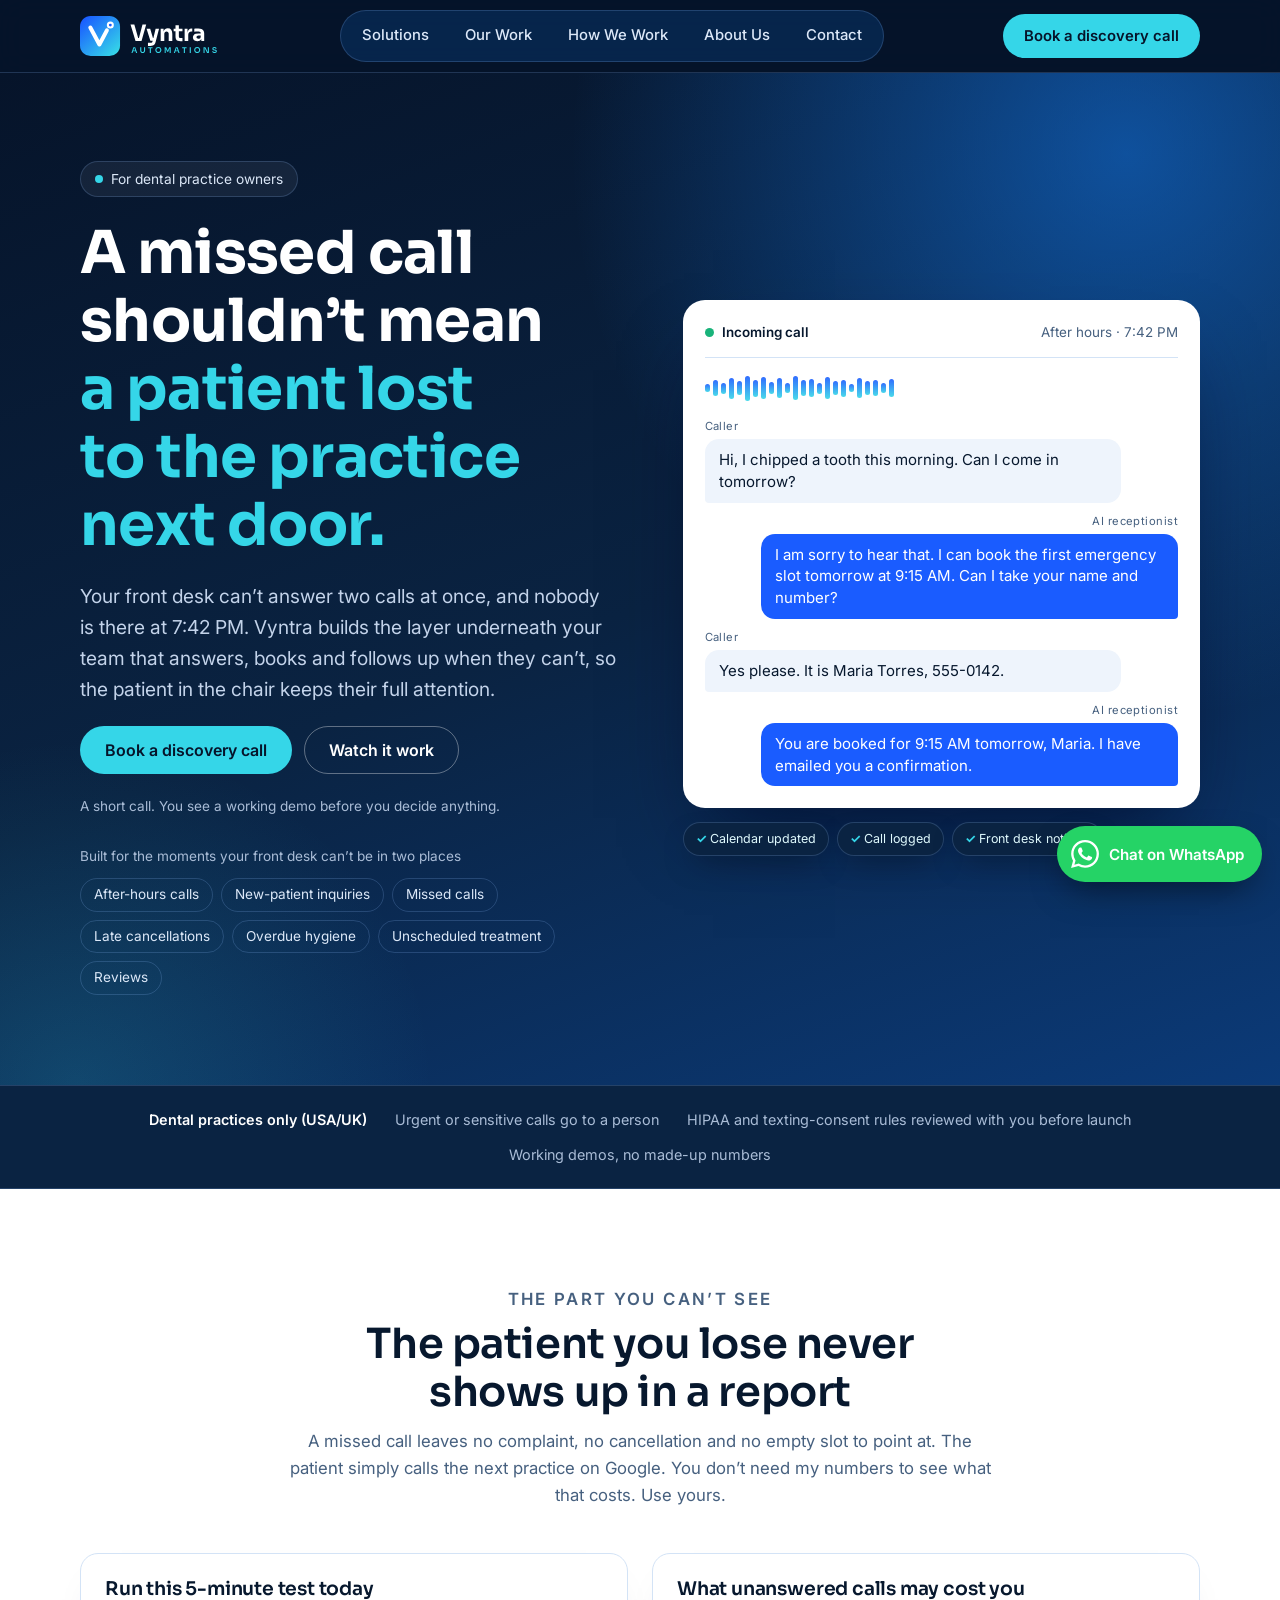
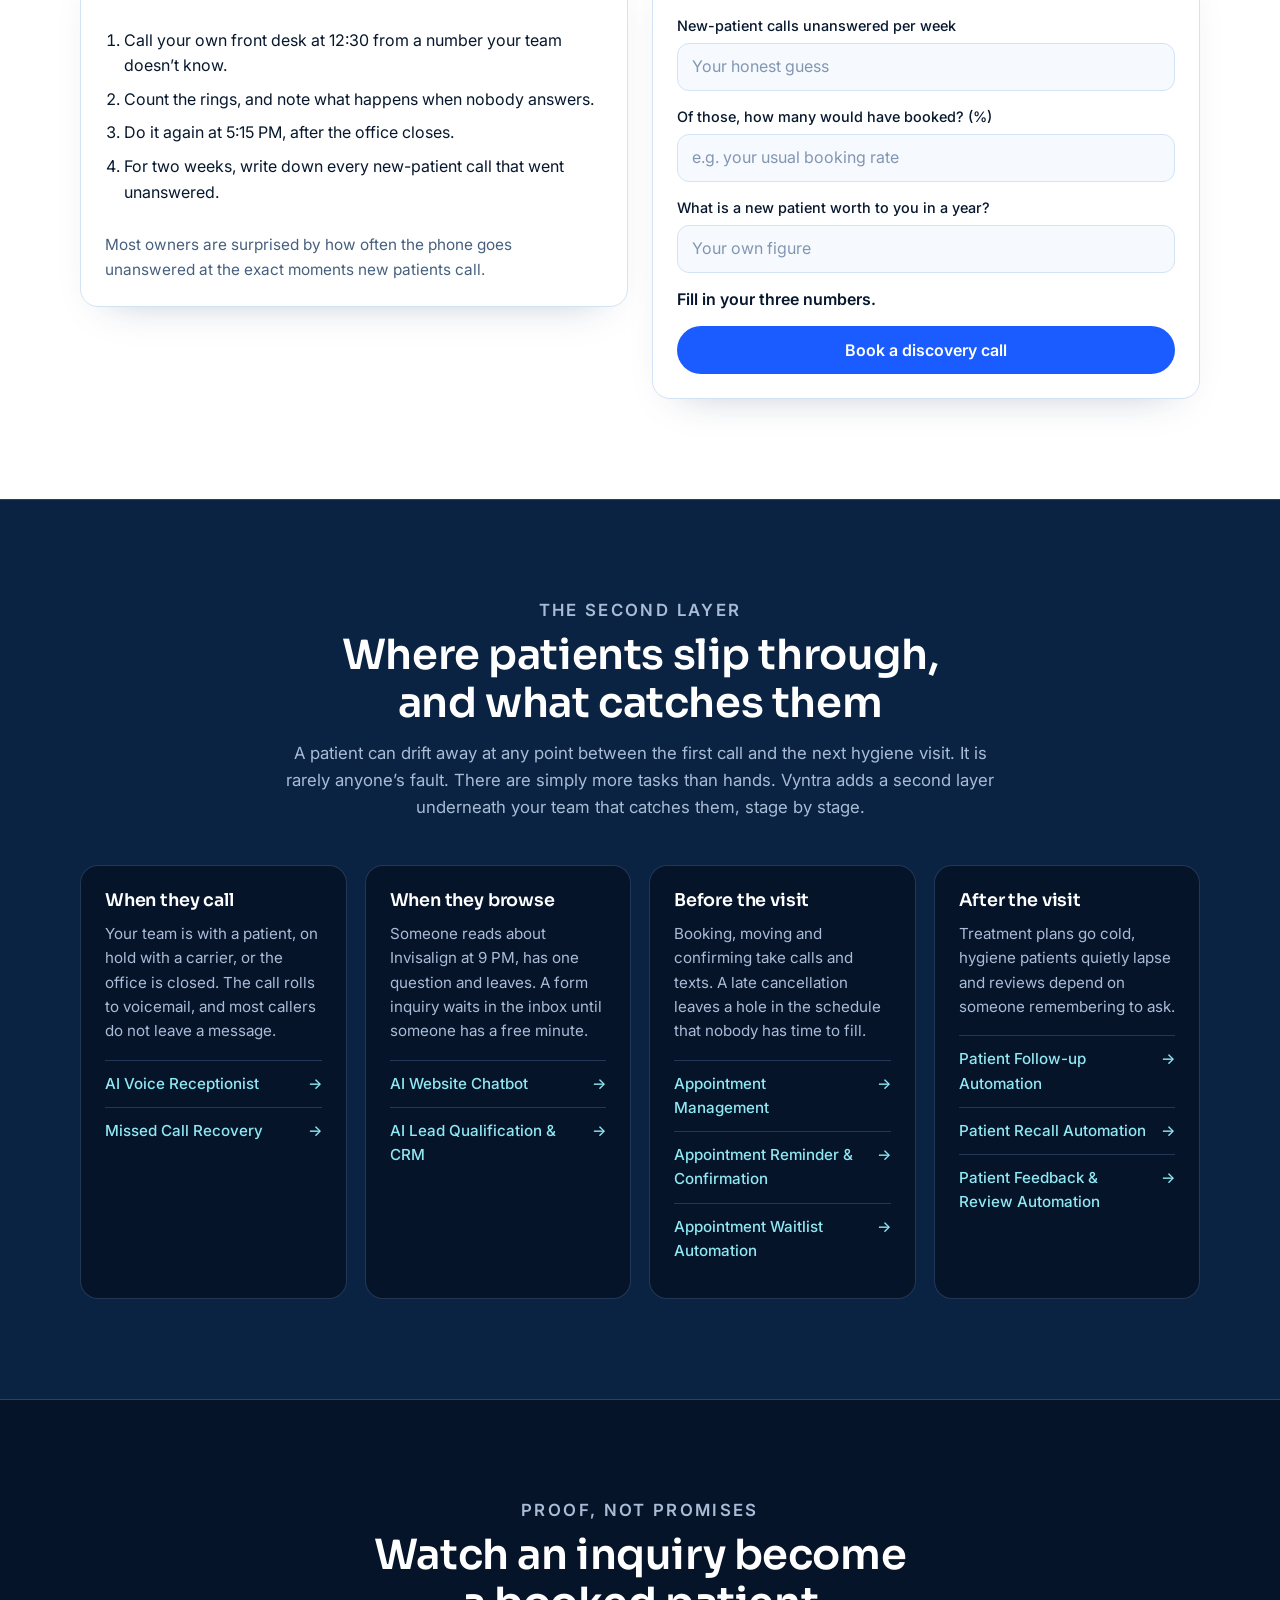
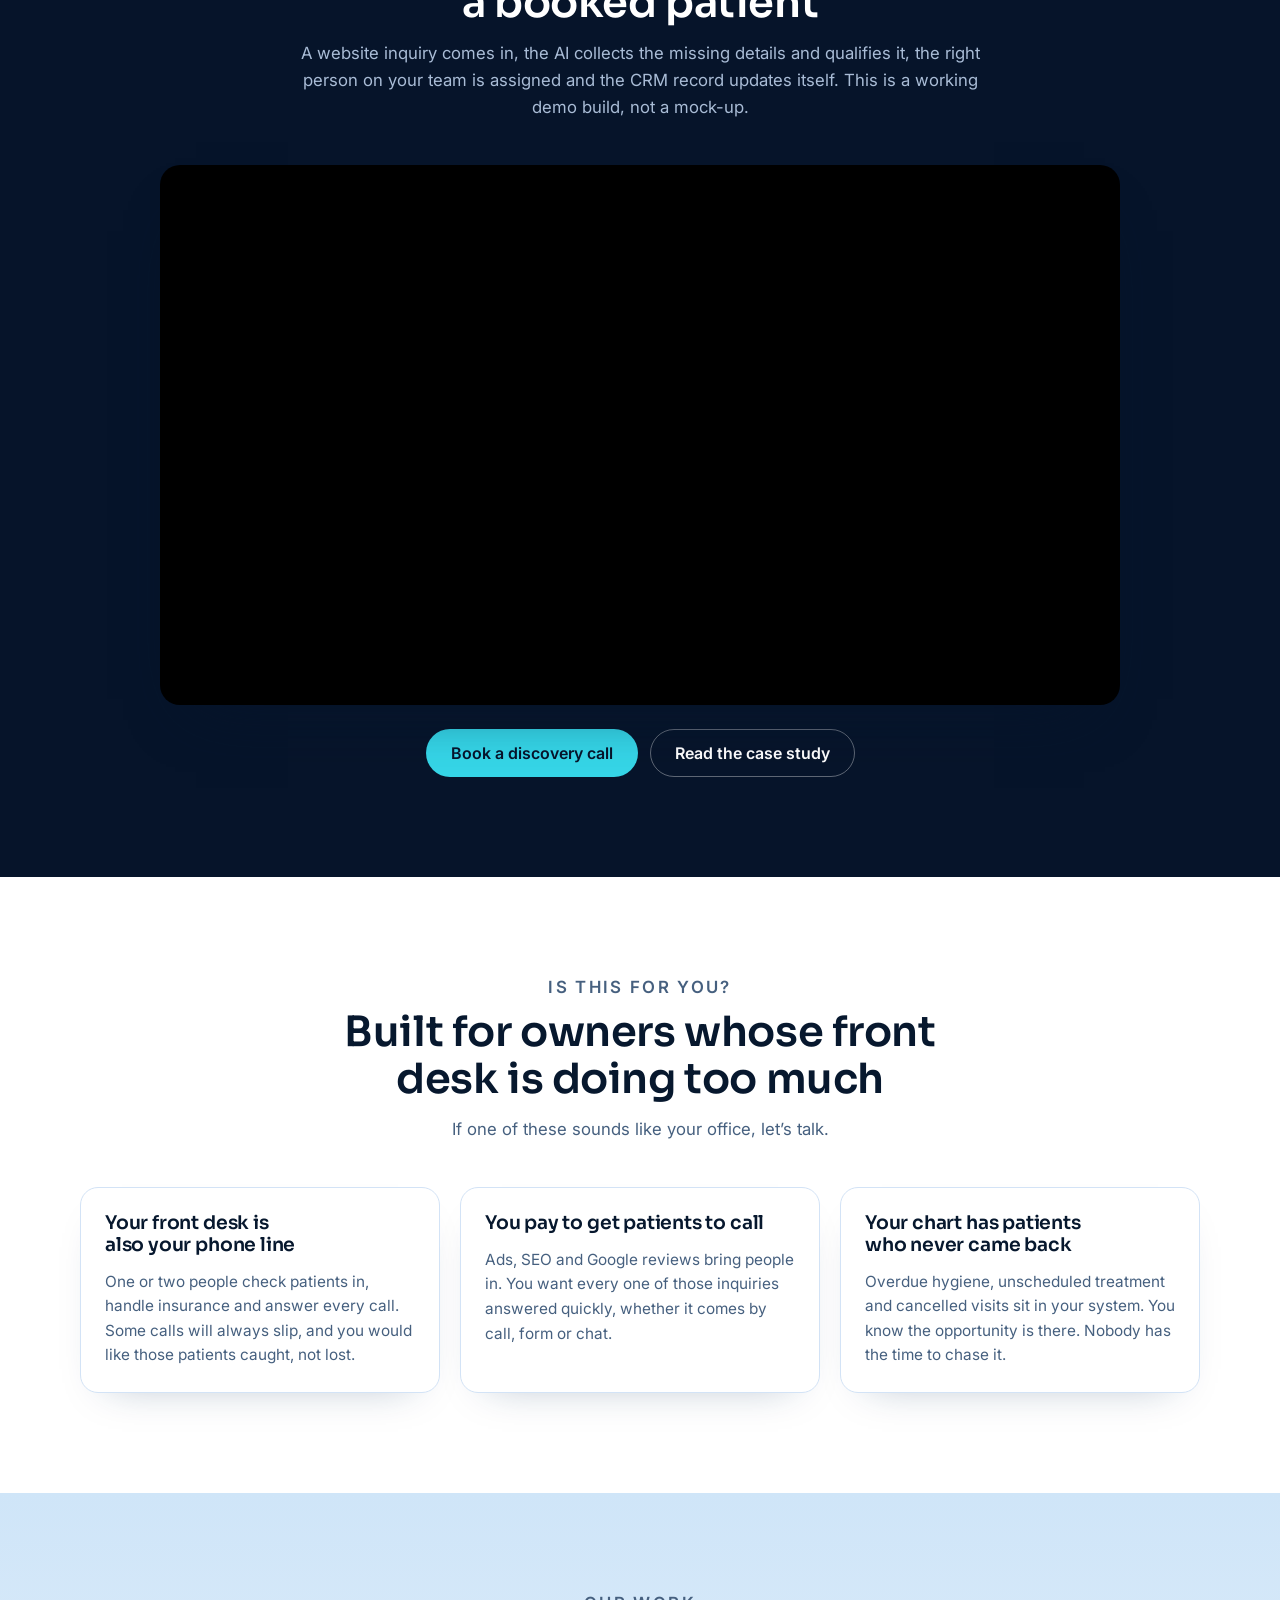
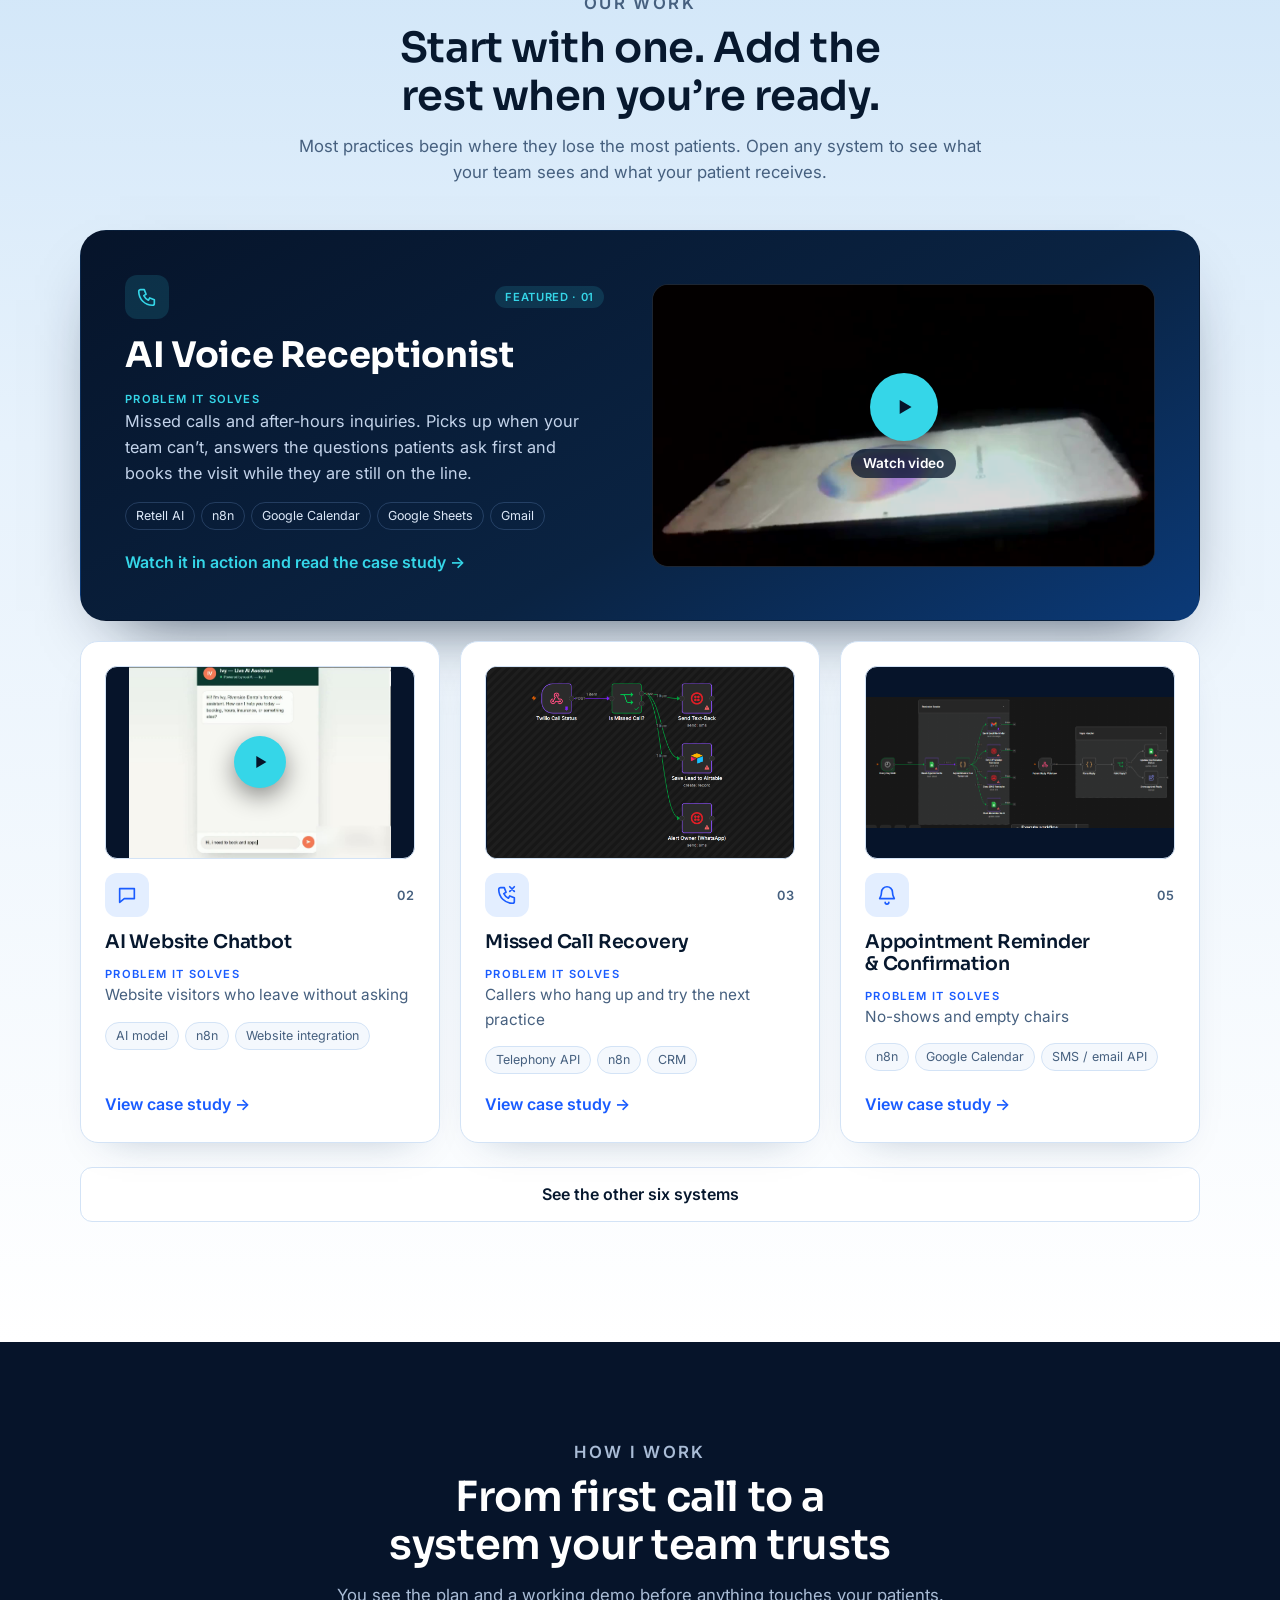
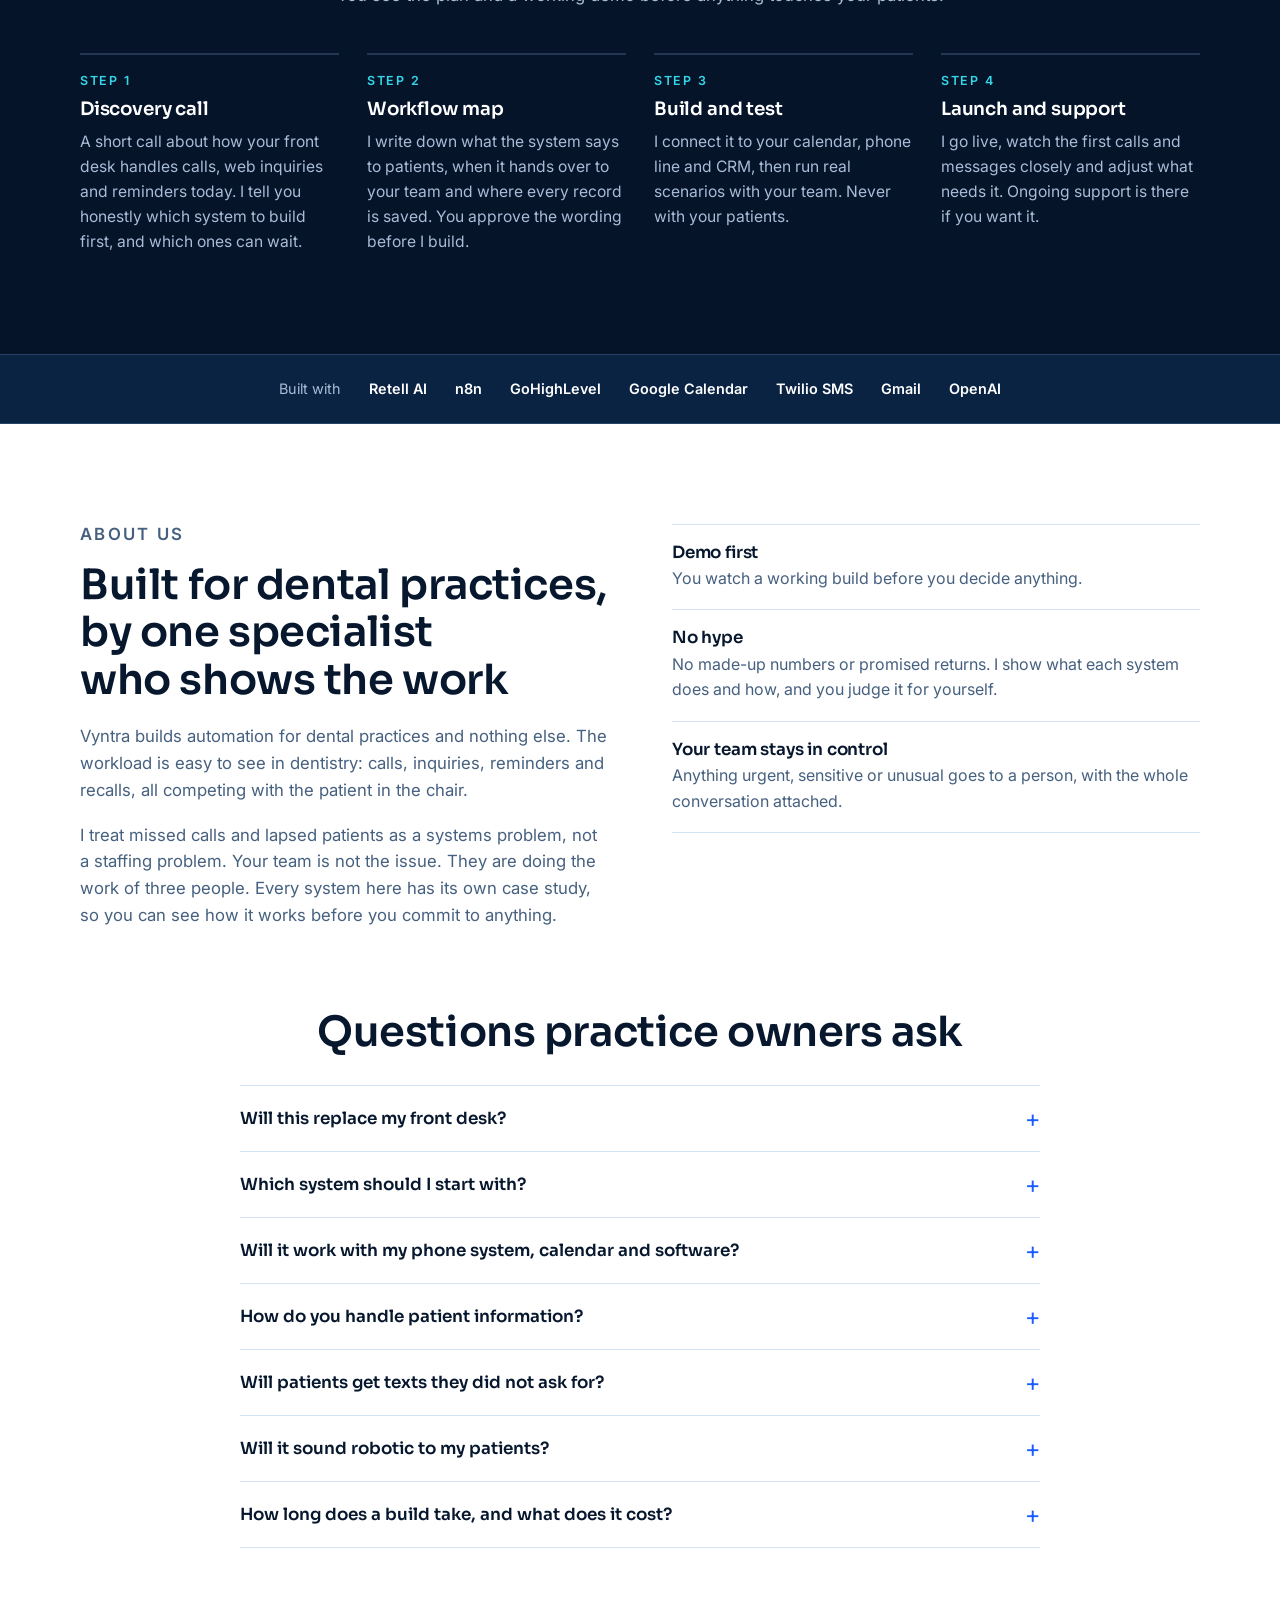
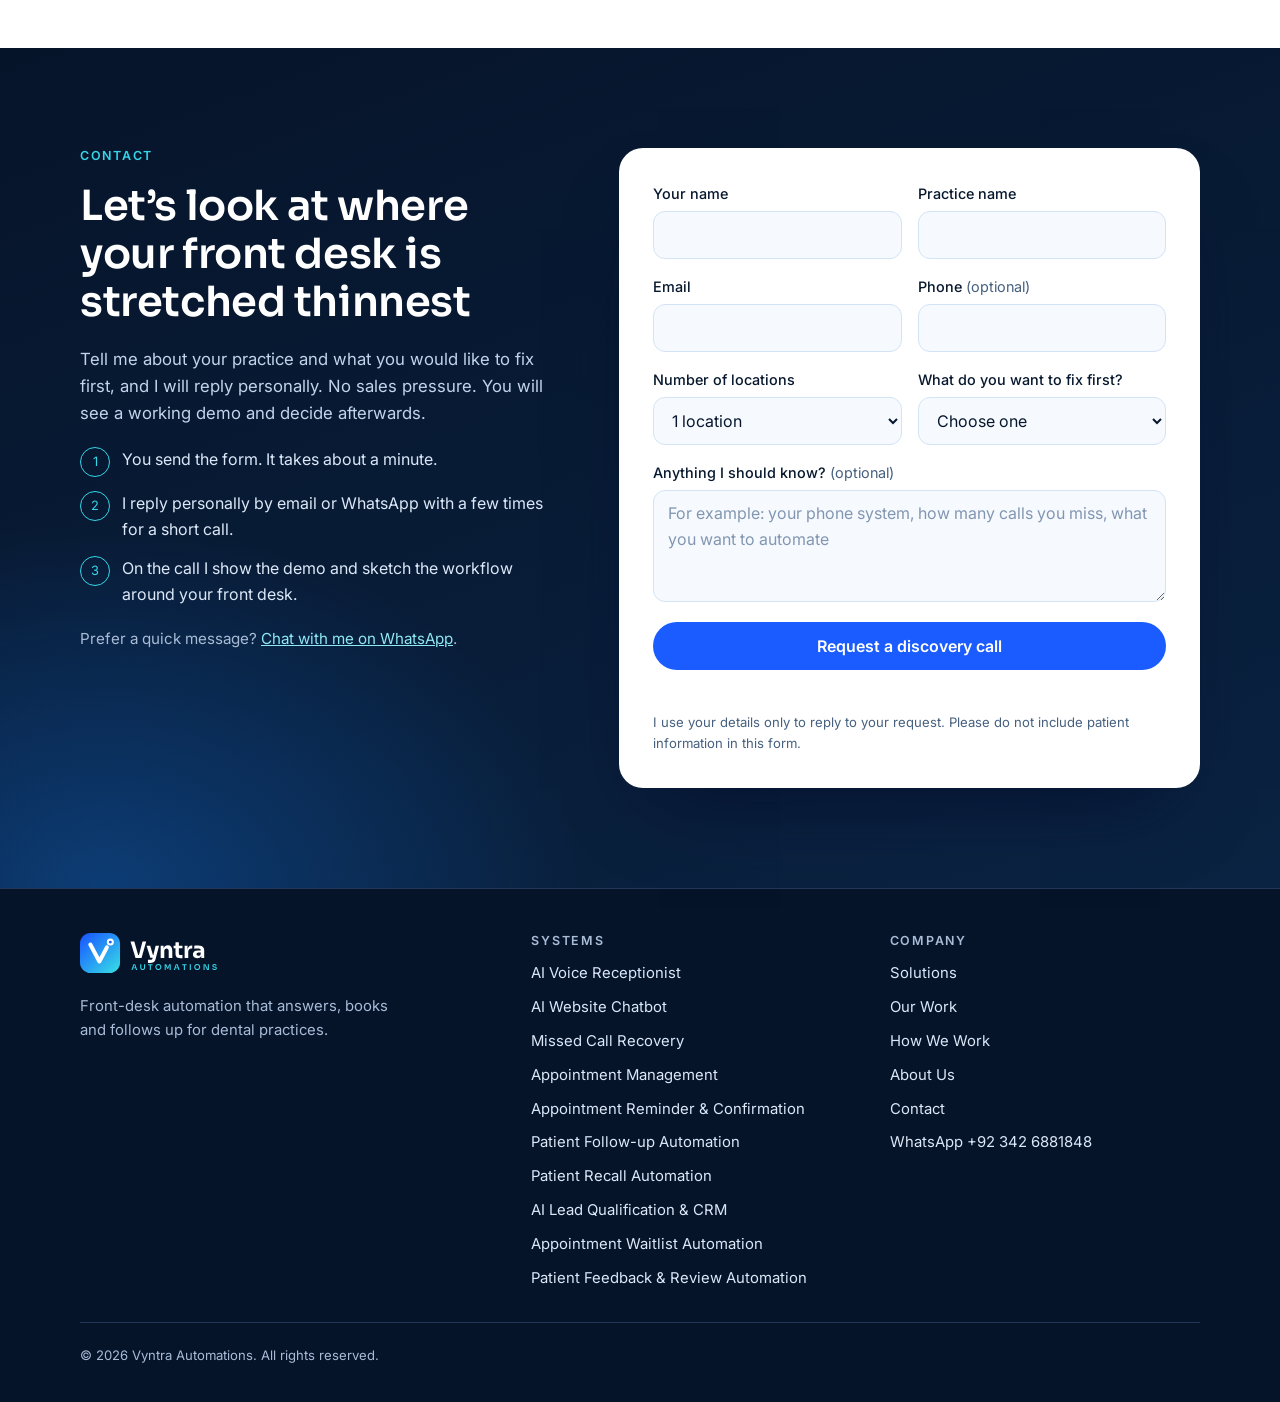
==== commit 29cd4409: "contact copy fix" ====
--- a/index.html
+++ b/index.html
@@ -287,10 +287,10 @@
       <div class="contact-copy">
         <p class="eyebrow">Contact</p>
         <h2>Let’s look at where your front desk is stretched thinnest</h2>
-        <p class="lead">Tell me about your practice and what you would like to fix first, then pick a time that suits you. No sales pressure. You will see a working demo and decide afterwards.</p>
+        <p class="lead">Tell me about your practice and what you would like to fix first, and I will reply personally. No sales pressure. You will see a working demo and decide afterwards.</p>
         <ol class="next">
-          <li>You send the form and, if your calendar is connected, pick a time straight away.</li>
-          <li>You get a confirmation email with the call details.</li>
+          <li>You send the form. It takes about a minute.</li>
+          <li>I reply personally by email or WhatsApp with a few times for a short call.</li>
           <li>On the call I show the demo and sketch the workflow around your front desk.</li>
         </ol>
         <p class="direct" id="direct" hidden>You can also email <a id="direct-link" href="#"></a>.</p>
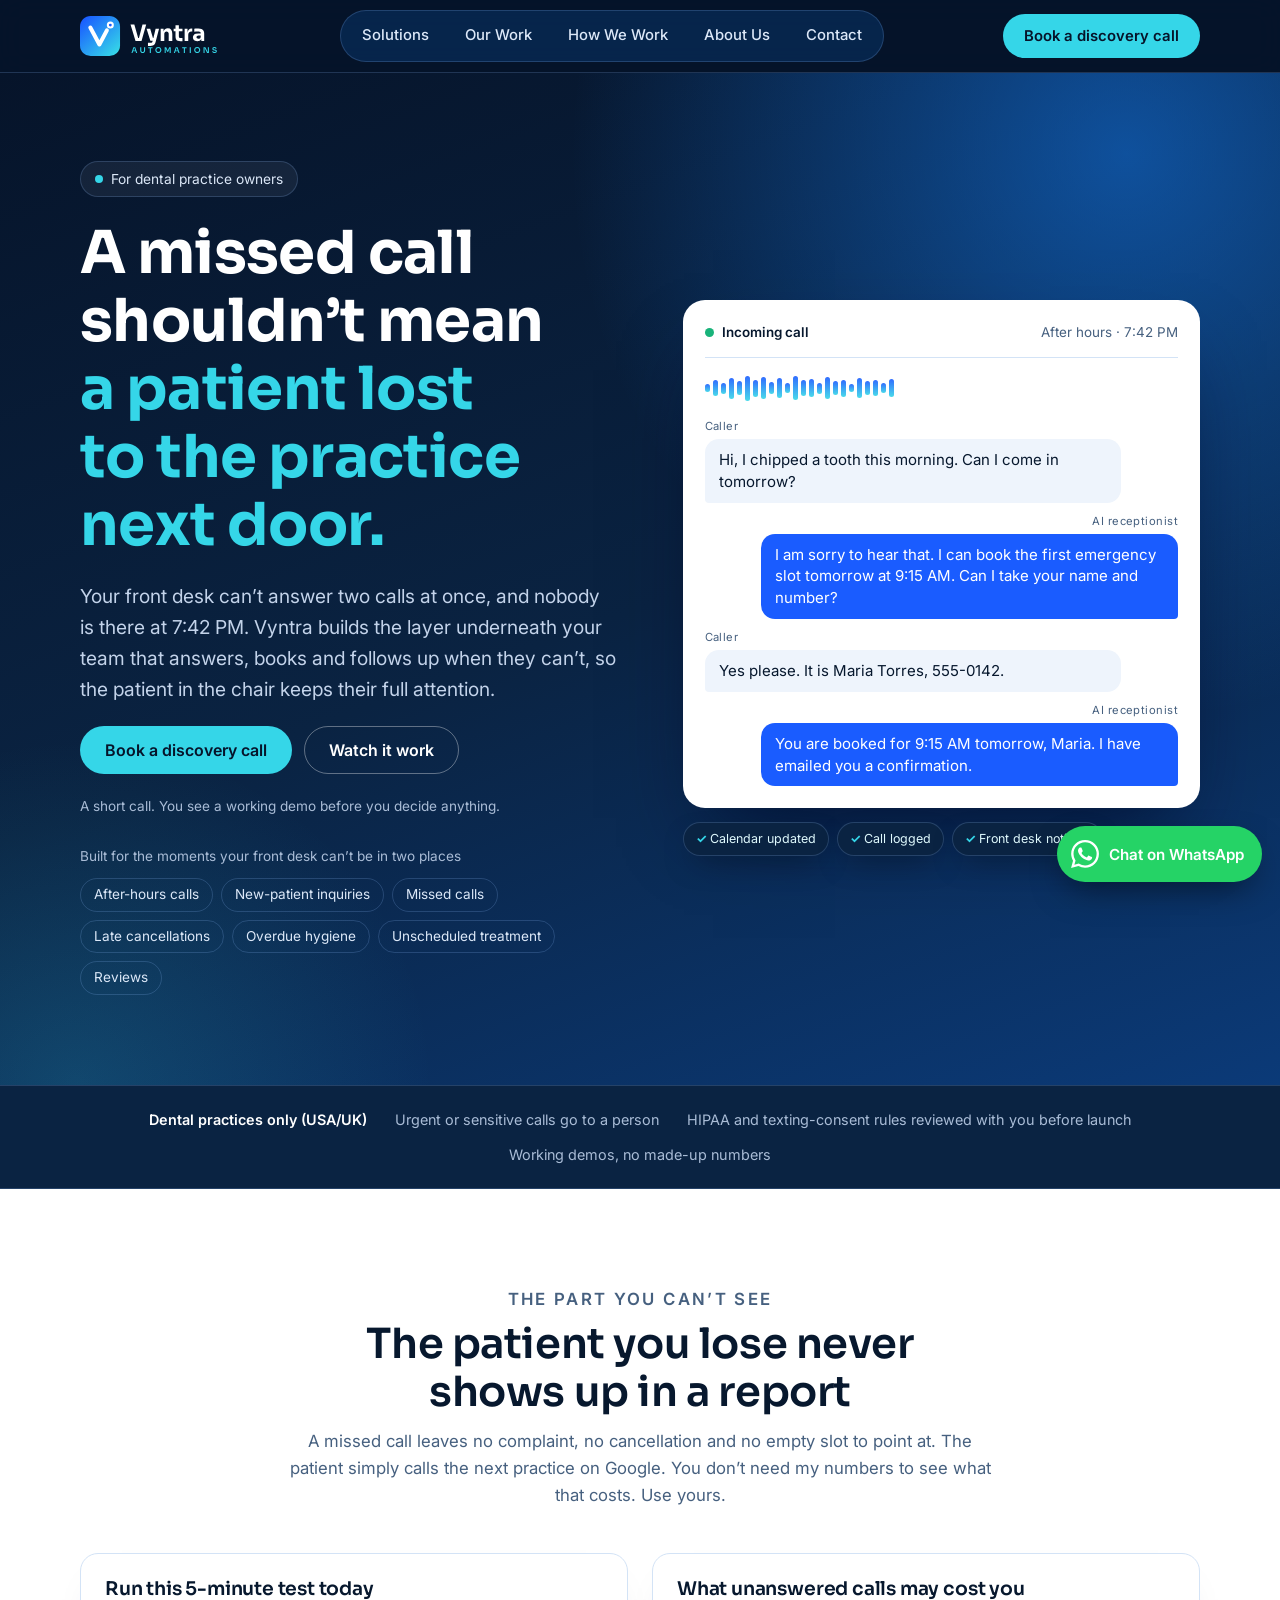
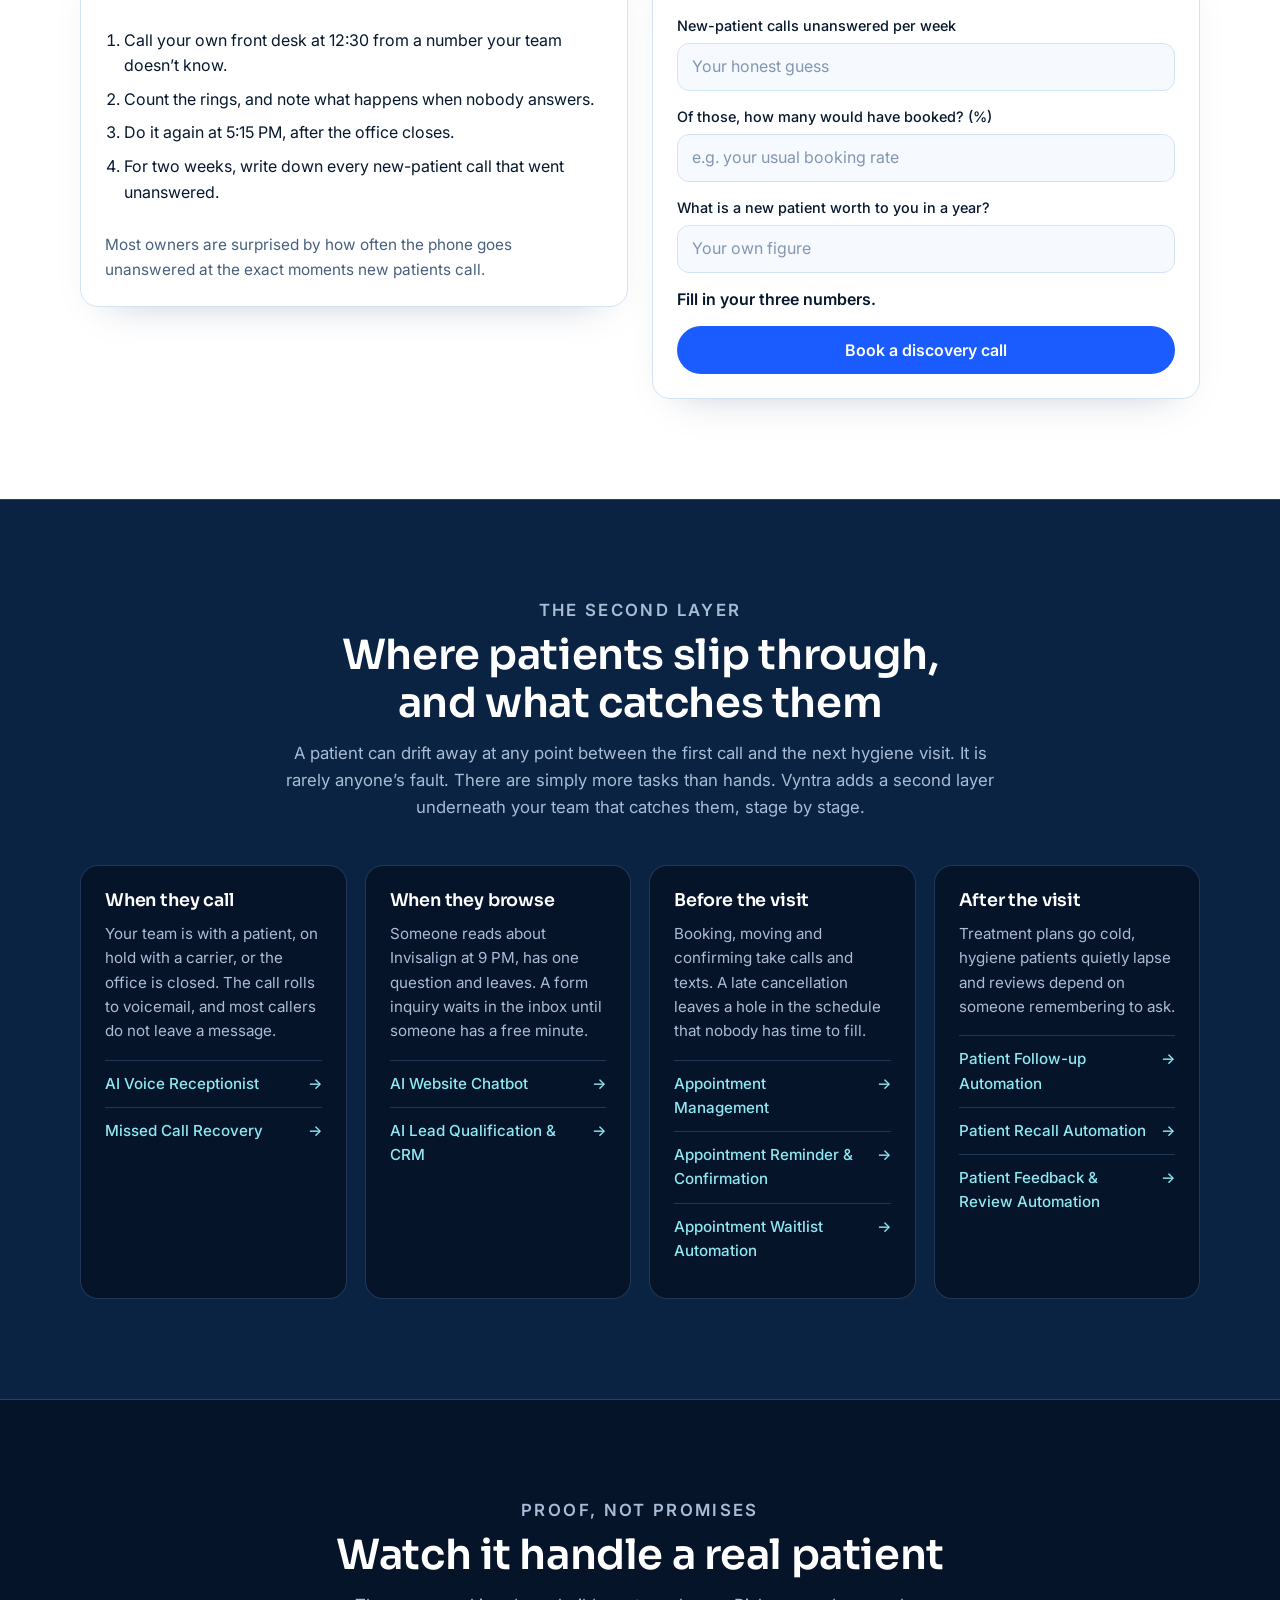
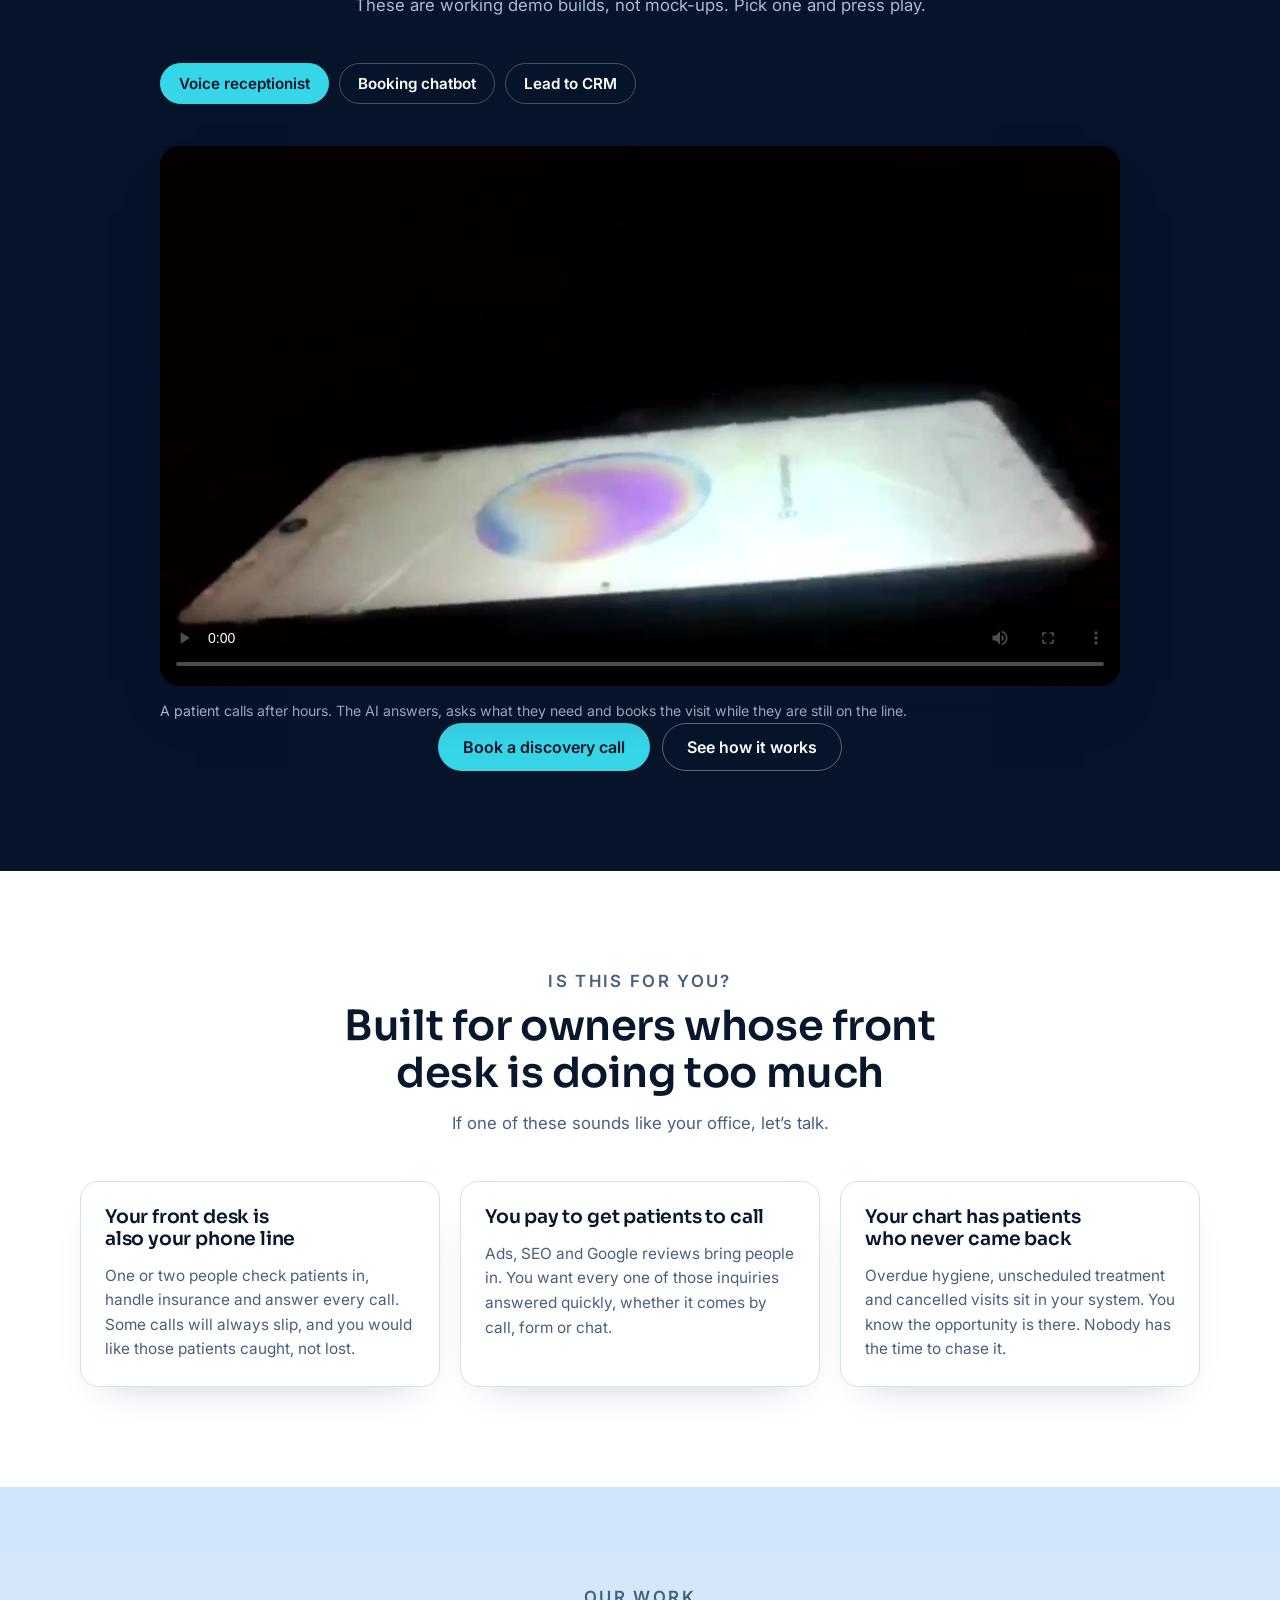
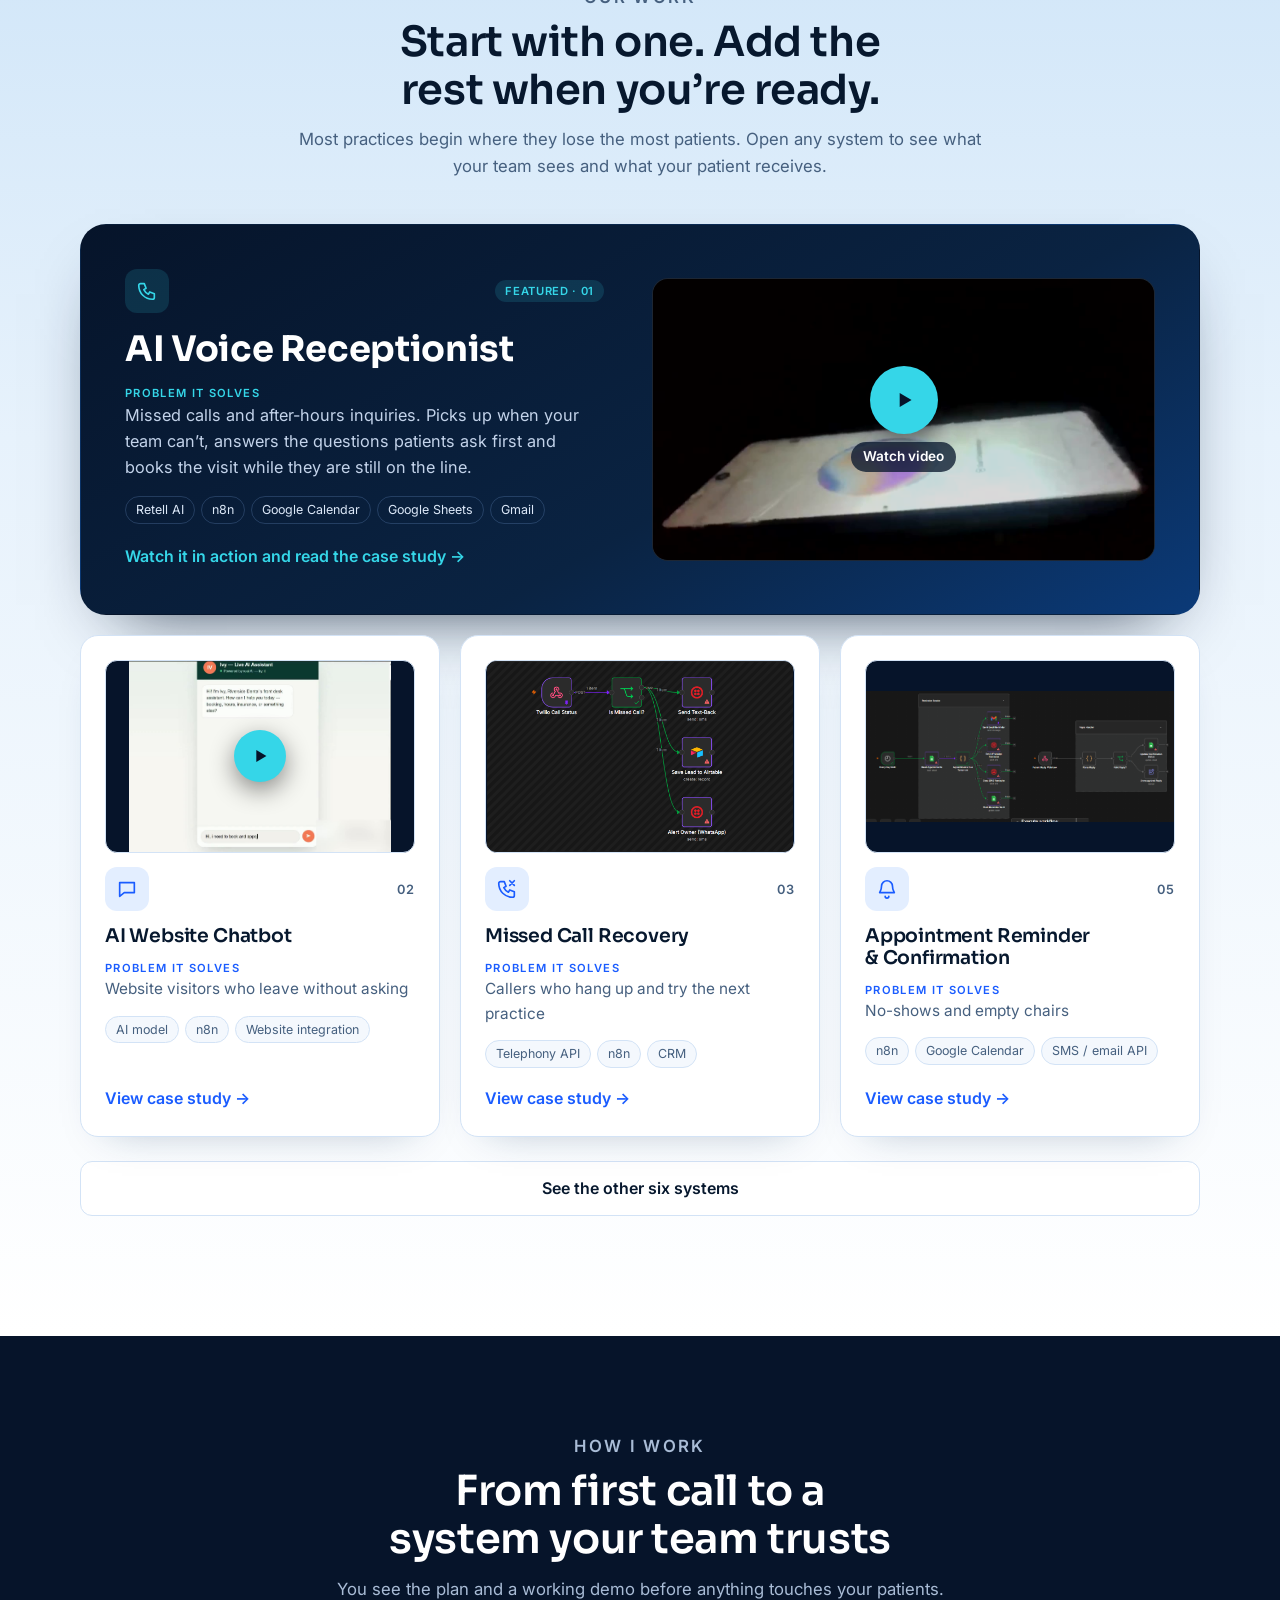
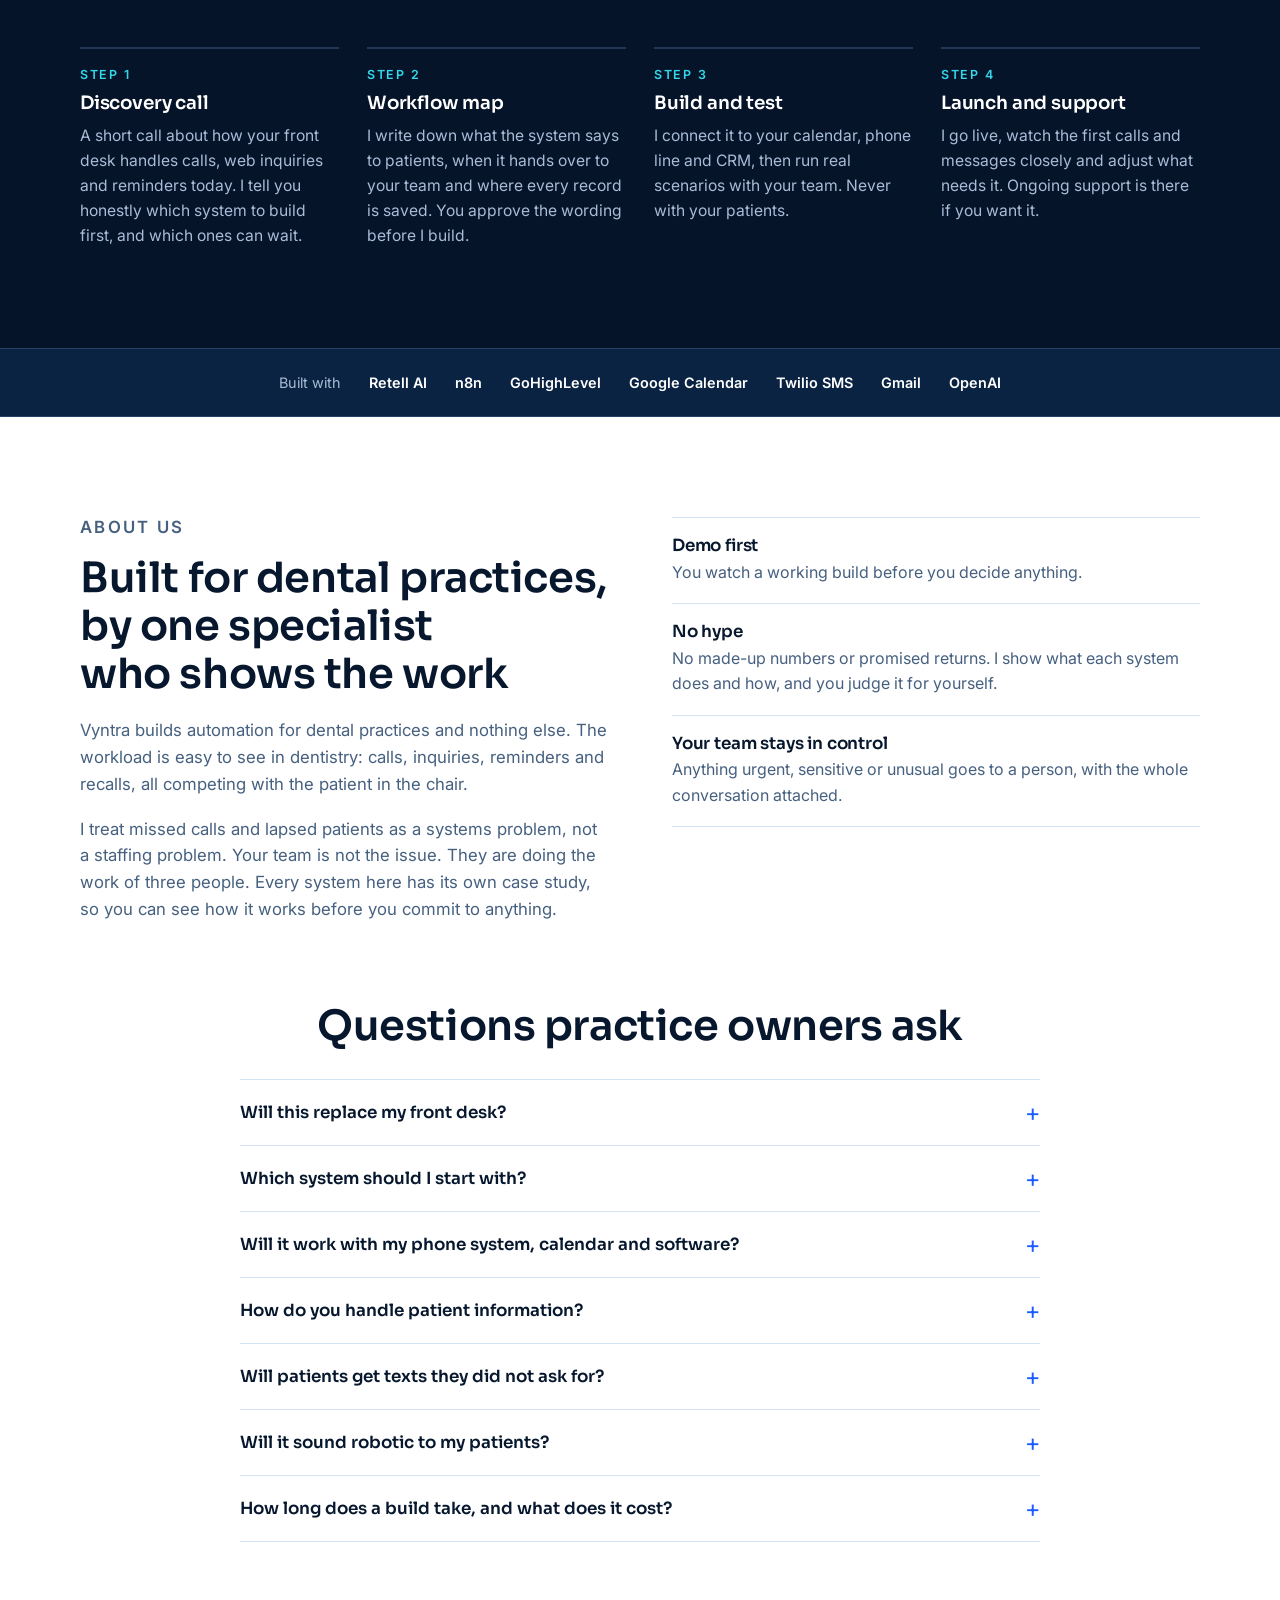
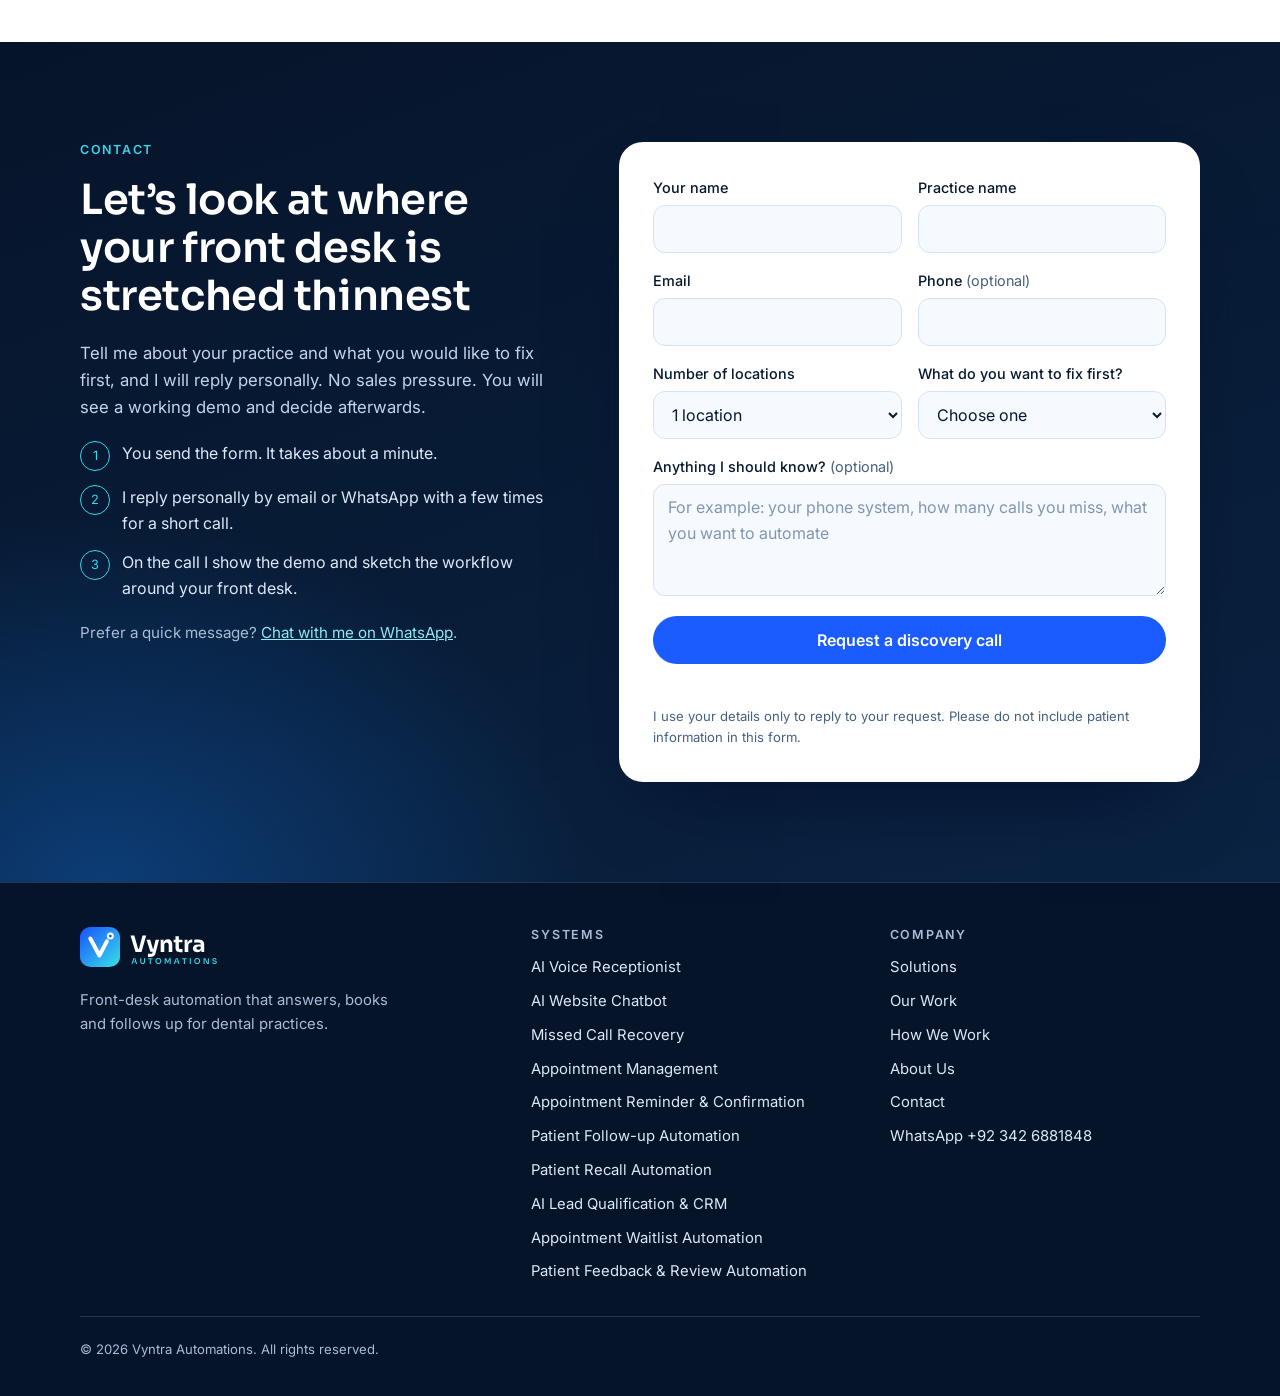
==== commit 64503c4f: "demo tabs" ====
--- a/index.html
+++ b/index.html
@@ -97,23 +97,43 @@
     </div>
   </section>
 
-  <!-- ============ LIVE DEMO (Loom) ============ -->
+  <!-- ============ LIVE DEMOS (tabs) ============ -->
   <section class="band dark" id="demo">
     <div class="wrap">
       <div class="sec-head">
         <p class="eyebrow">Proof, not promises</p>
-        <h2>Watch an inquiry become a booked patient</h2>
-        <p>A website inquiry comes in, the AI collects the missing details and qualifies it, the right person on your team is assigned and the CRM record updates itself. This is a working demo build, not a mock-up.</p>
+        <h2>Watch it handle a real patient</h2>
+        <p>These are working demo builds, not mock-ups. Pick one and press play.</p>
       </div>
       <div class="demo-wrap">
-        <div class="demo" data-src="https://www.loom.com/share/d9619c28f7214aeaaeecba985f462e21" data-poster="" data-title="AI Lead Qualification &amp; CRM demo"></div>
-        <div class="cta-row demo-cta">
-          <a class="btn btn-cyan js-book" href="#contact" data-interest="crm">Book a discovery call</a>
-          <a class="btn btn-ghost" href="systems/lead-qualification-crm.html">Read the case study</a>
-        </div>
-      </div>
-    </div>
-  </section>
+        <div class="demo-tabs" role="tablist">
+          <button type="button" role="tab" class="is-on" data-pane="p-voice" aria-selected="true">Voice receptionist</button>
+          <button type="button" role="tab" data-pane="p-chat" aria-selected="false">Booking chatbot</button>
+          <button type="button" role="tab" data-pane="p-crm" aria-selected="false">Lead to CRM</button>
+        </div>
+        <div class="demo-pane" id="p-voice">
+          <div class="demo" data-src="assets/video/ai-receptionist-demo.mp4" data-poster="assets/video/ai-receptionist-poster.jpg" data-title="AI Voice Receptionist demo"></div>
+          <p class="demo-caption">A patient calls after hours. The AI answers, asks what they need and books the visit while they are still on the line.</p>
+          <div class="cta-row demo-cta"><a class="btn btn-cyan js-book" href="#contact" data-interest="voice">Book a discovery call</a><a class="btn btn-ghost" href="systems/voice-receptionist.html">See how it works</a></div>
+        </div>
+        <div class="demo-pane" id="p-chat" hidden>
+          <div class="demo" data-src="assets/video/ivy-chatbot-demo.mp4" data-poster="assets/video/ivy-chatbot-poster.jpg" data-title="Ivy booking chatbot demo"></div>
+          <p class="demo-caption">A visitor asks a question at 9 PM. The chatbot answers it, collects the details and books the appointment.</p>
+          <div class="cta-row demo-cta"><a class="btn btn-cyan js-book" href="#contact" data-interest="chatbot">Book a discovery call</a><a class="btn btn-ghost" href="systems/website-chatbot.html">See how it works</a></div>
+        </div>
+        <div class="demo-pane" id="p-crm" hidden>
+          <div class="demo" data-src="https://www.loom.com/share/d9619c28f7214aeaaeecba985f462e21" data-poster="" data-title="AI Lead Qualification &amp; CRM demo"></div>
+          <p class="demo-caption">An inquiry comes in, the AI qualifies it, the right person is assigned and the CRM record updates itself.</p>
+          <div class="cta-row demo-cta"><a class="btn btn-cyan js-book" href="#contact" data-interest="crm">Book a discovery call</a><a class="btn btn-ghost" href="systems/lead-qualification-crm.html">Read the case study</a></div>
+        </div>
+      </div>
+    </div>
+  </section>
+<script>
+(function(){var tabs=document.querySelectorAll('.demo-tabs button');tabs.forEach(function(b){b.addEventListener('click',function(){
+tabs.forEach(function(x){x.classList.remove('is-on');x.setAttribute('aria-selected','false');});b.classList.add('is-on');b.setAttribute('aria-selected','true');
+document.querySelectorAll('.demo-pane').forEach(function(p){var on=p.id===b.dataset.pane;p.hidden=!on;if(!on){var v=p.querySelector('video');if(v)v.pause();var f=p.querySelector('iframe');if(f)f.src=f.src;}});});});})();
+</script>
 
   <!-- ============ WHO IT IS FOR ============ -->
   <section class="band white on-light" id="fit">
--- a/assets/css/style.css
+++ b/assets/css/style.css
@@ -375,3 +375,9 @@
 .more-systems{margin-top:24px}
 .more-systems summary{cursor:pointer;font-weight:600;text-align:center;padding:14px;border-radius:12px;border:1px solid var(--line-light);background:#fff;color:var(--ink);list-style:none;margin-bottom:20px}
 .more-systems summary::-webkit-details-marker{display:none}
+
+.demo-tabs{display:flex;gap:10px;flex-wrap:wrap;margin-bottom:18px}
+.demo-tabs button{font:600 .95rem var(--font-body,inherit);padding:10px 18px;border-radius:999px;border:1px solid rgba(255,255,255,.25);background:transparent;color:#fff;cursor:pointer}
+.demo-tabs button.is-on{background:var(--cyan);border-color:var(--cyan);color:var(--navy-950)}
+.demo-pane[hidden]{display:none}
+.demo-pane .demo-caption{margin-top:14px;color:var(--grey)}
